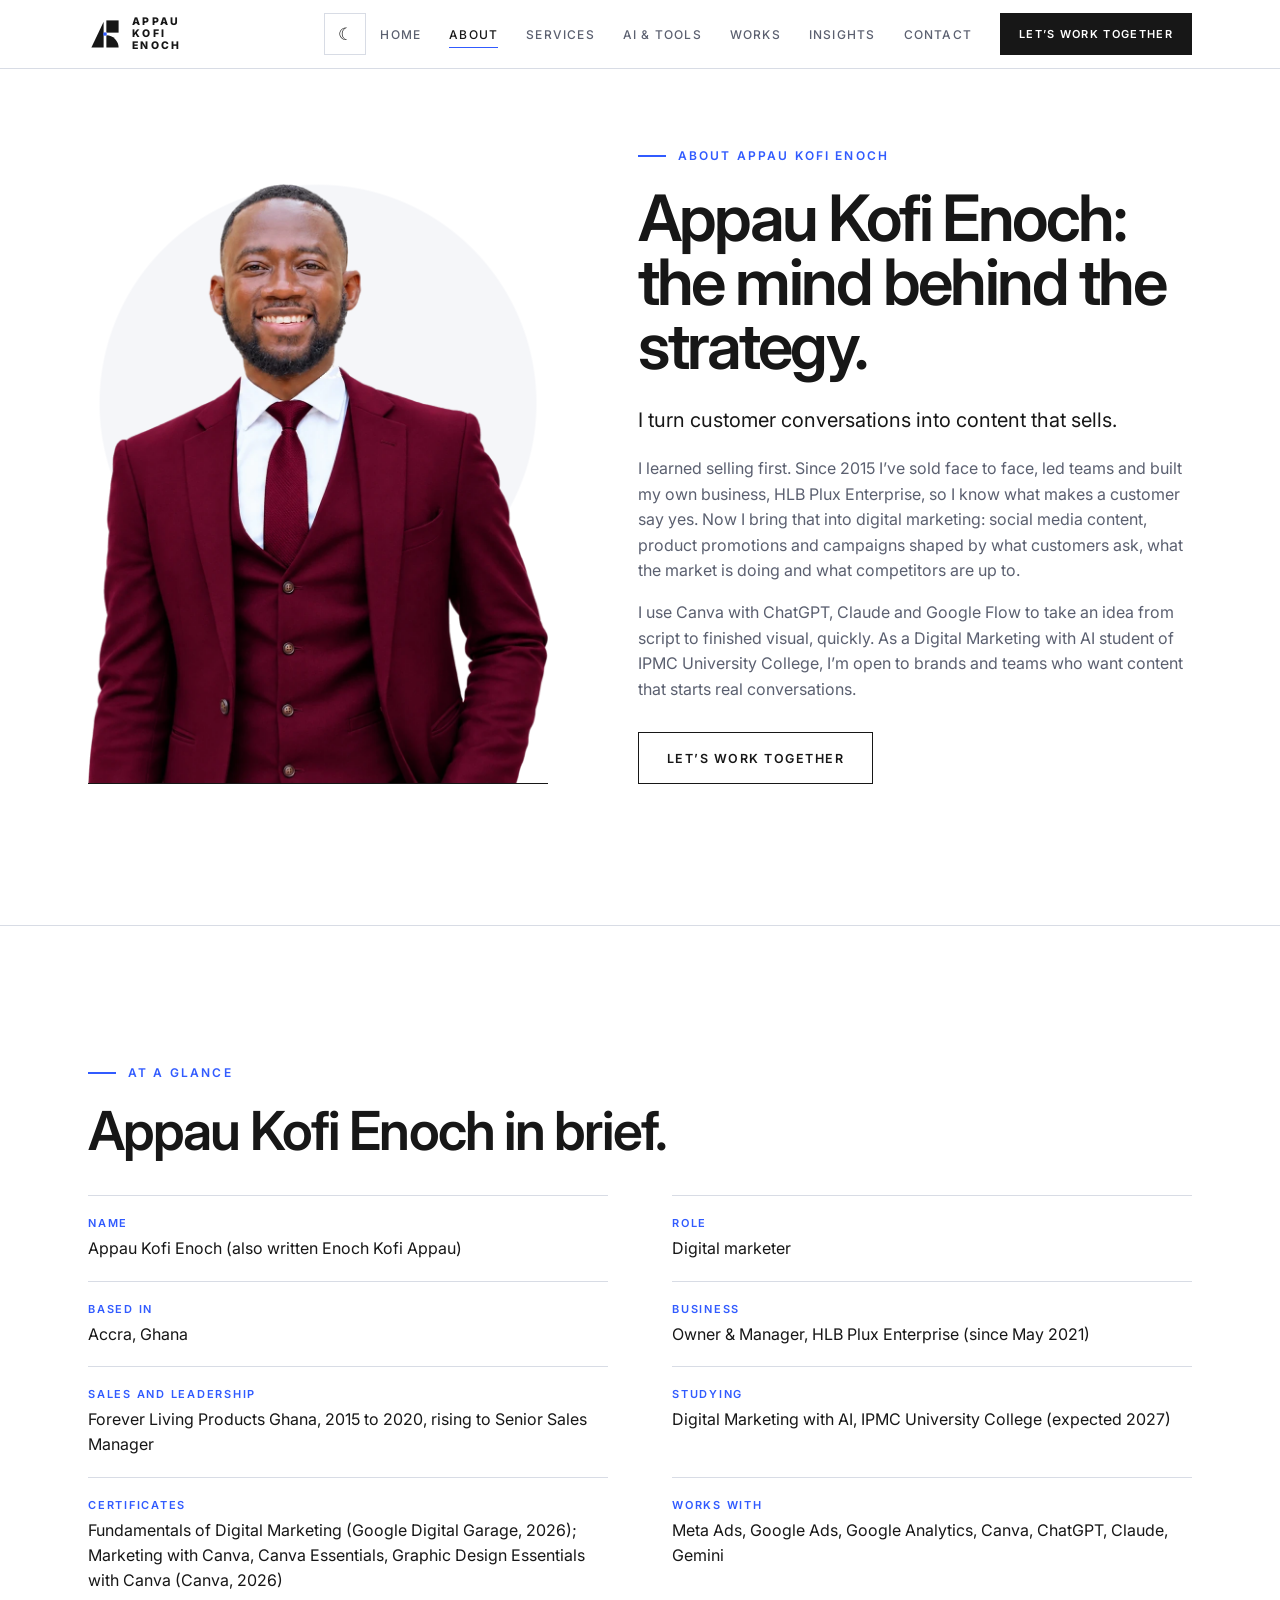
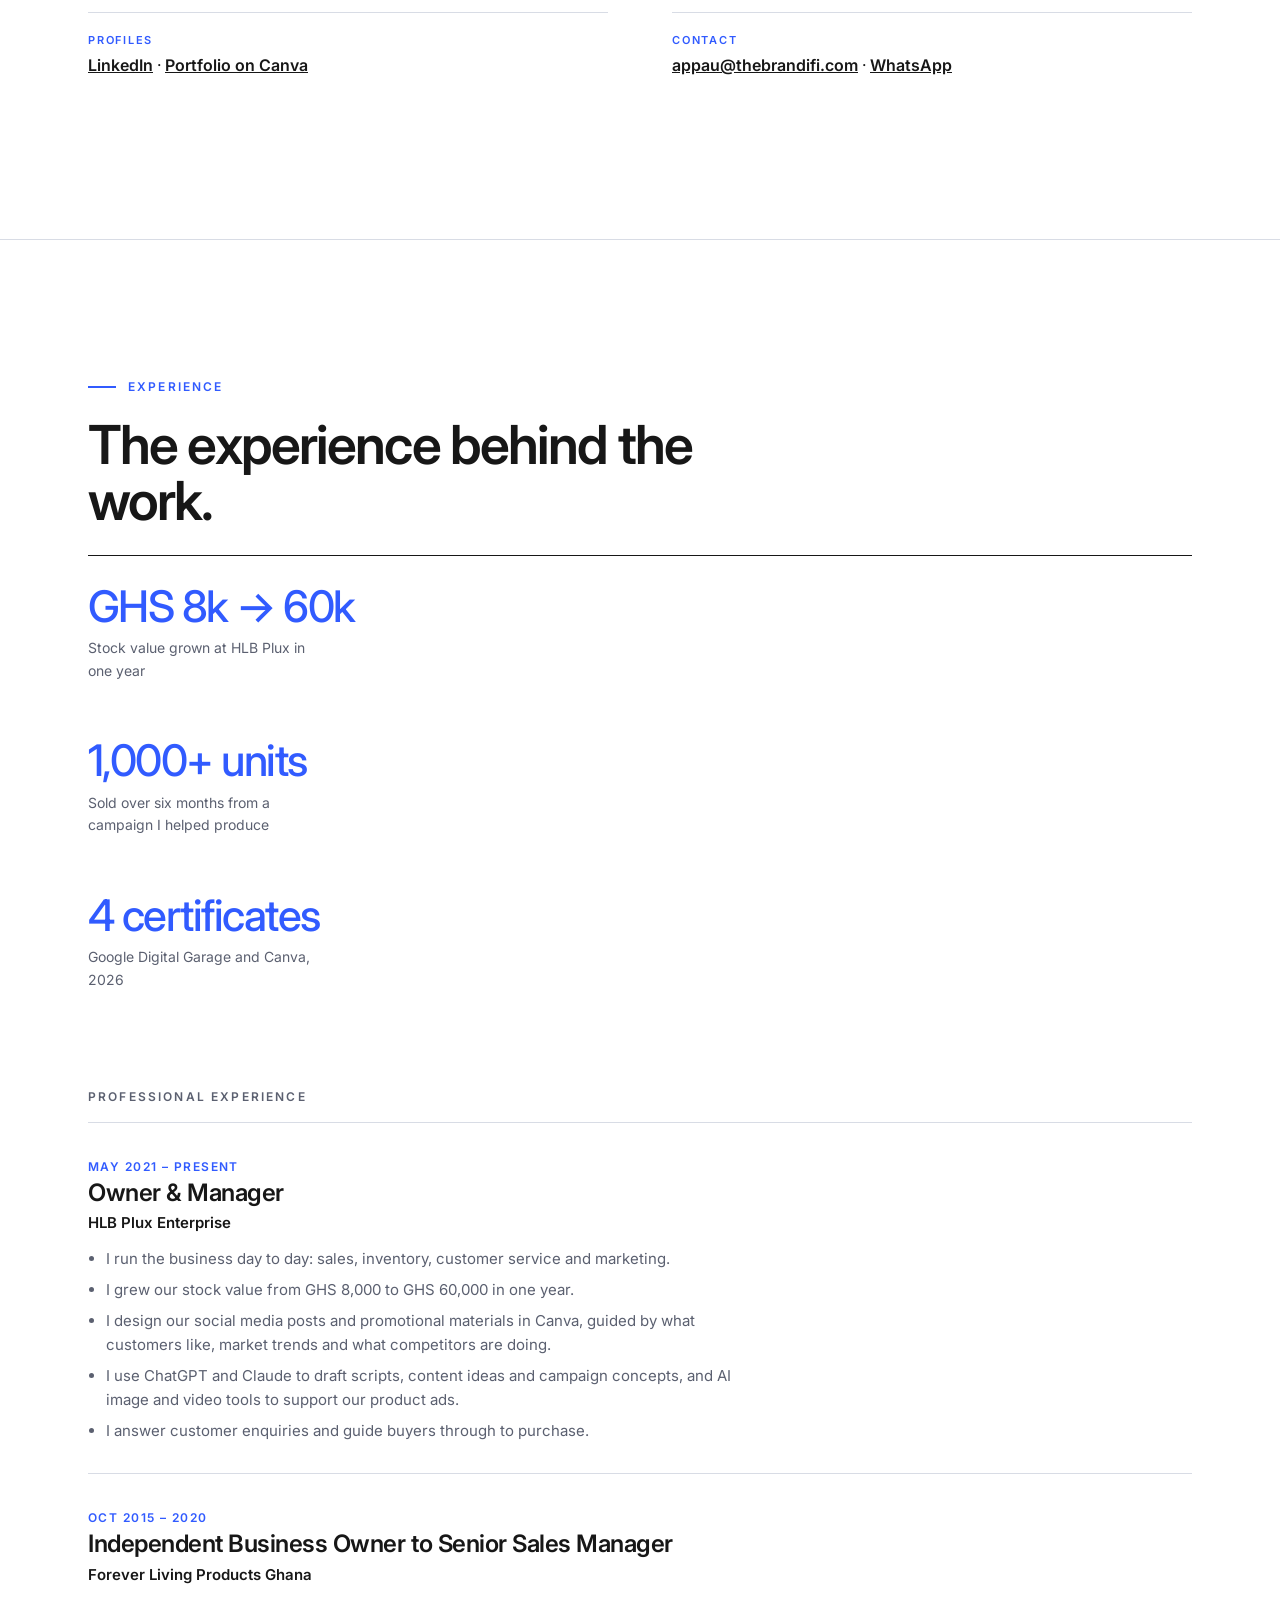
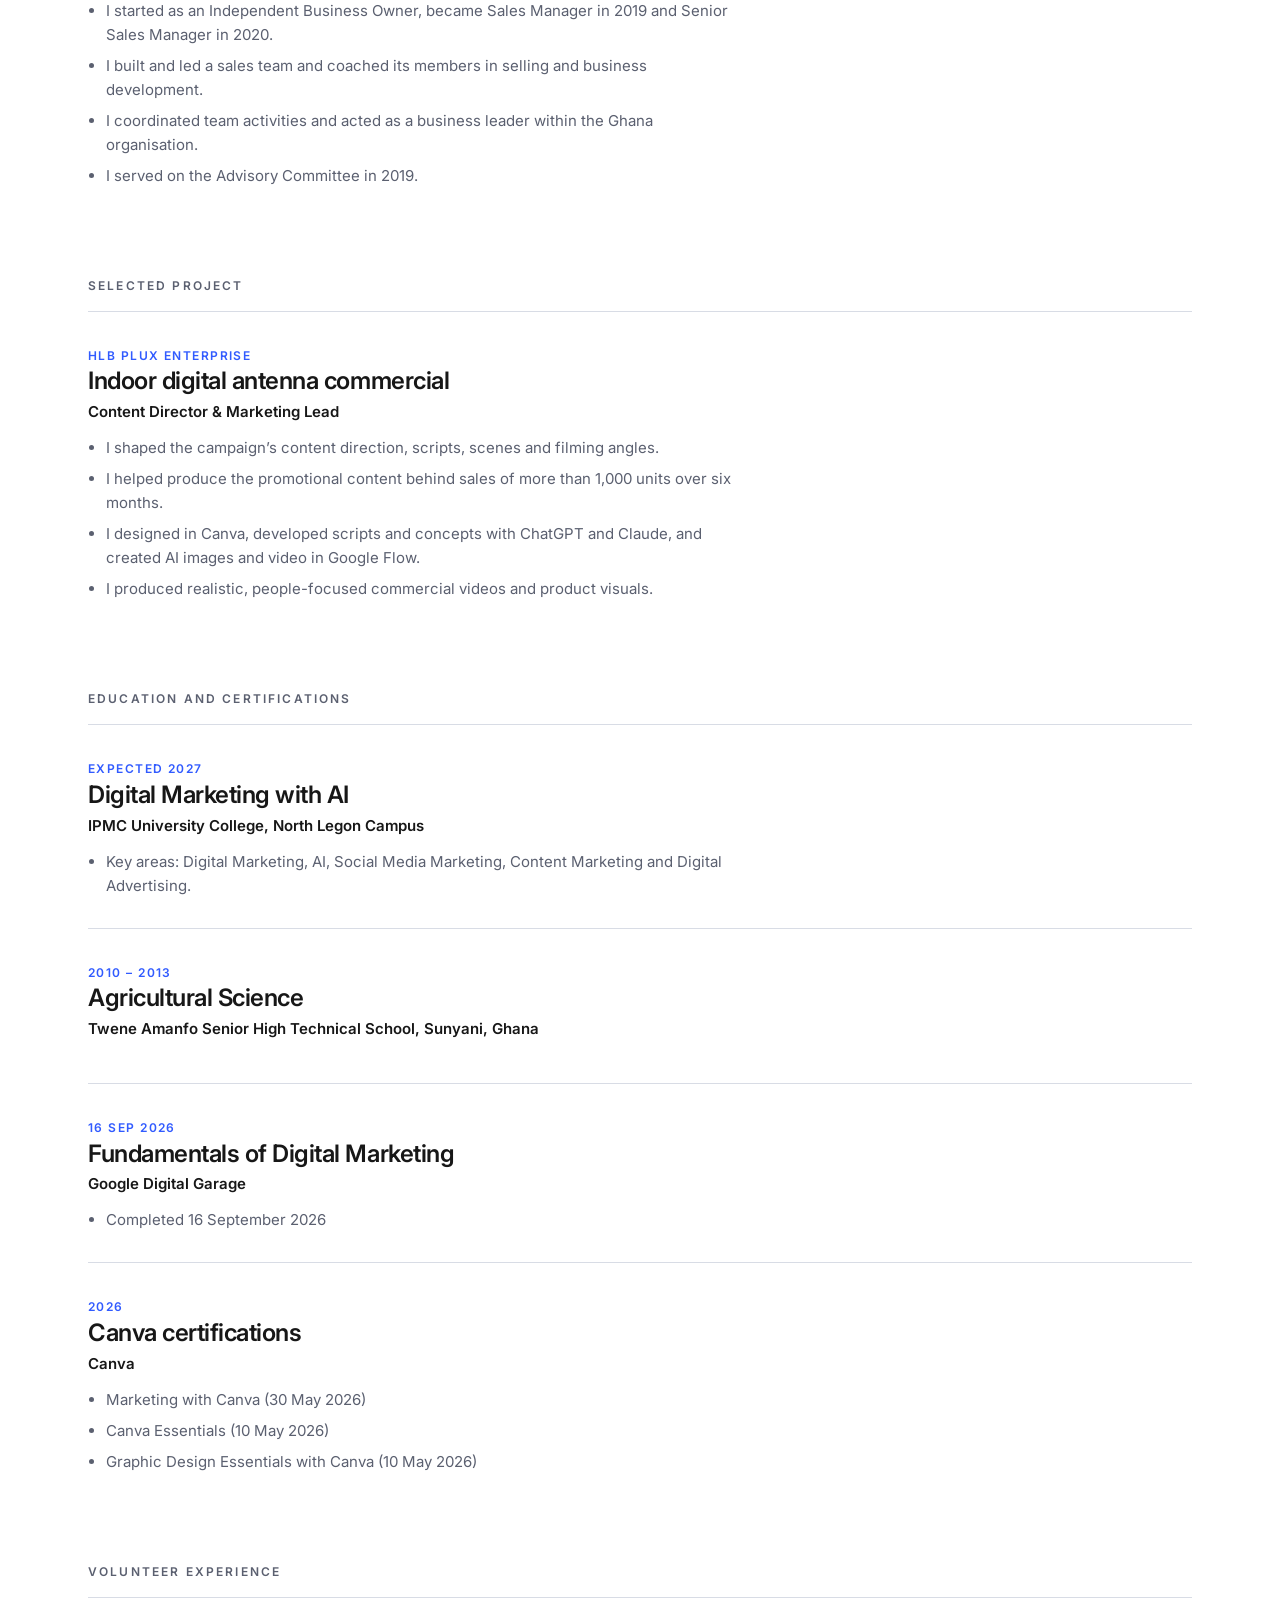
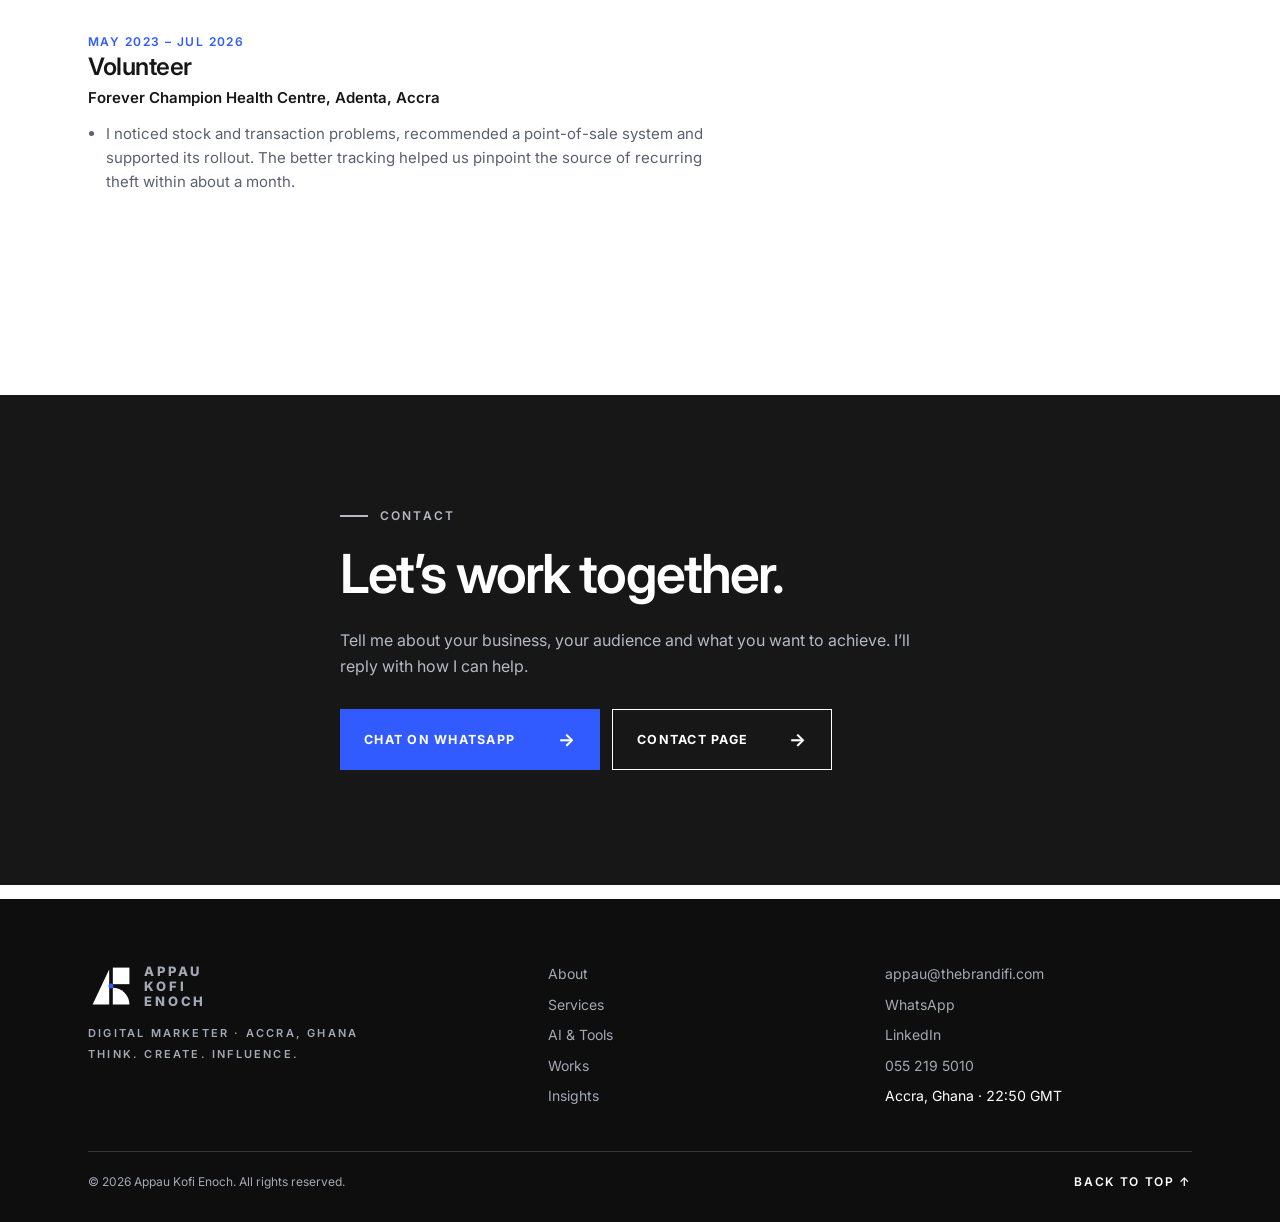
==== about/index.html @ 1792b8a4 "Add files via upload" ====
<!DOCTYPE html><html lang="en"><head><meta charset="utf-8"><meta name="viewport" content="width=device-width, initial-scale=1, viewport-fit=cover">
<title>About Appau Kofi Enoch | Digital Marketer in Accra, Ghana</title>
<meta name="description" content="About Appau Kofi Enoch, a digital marketer in Accra, Ghana: experience at HLB Plux Enterprise and Forever Living, IPMC studies, Google and Canva certificates.">
<meta name="robots" content="index,follow,max-image-preview:large,max-snippet:-1,max-video-preview:-1">
<meta name="author" content="Appau Kofi Enoch"><meta name="theme-color" content="#315BFF">
<meta property="og:type" content="website"><meta property="og:site_name" content="Appau Kofi Enoch | The Intelligence Mark"><meta property="og:locale" content="en_GH">
<meta property="og:title" content="About Appau Kofi Enoch | Digital Marketer in Accra, Ghana"><meta property="og:description" content="About Appau Kofi Enoch, a digital marketer in Accra, Ghana: experience at HLB Plux Enterprise and Forever Living, IPMC studies, Google and Canva certificates.">
<meta name="twitter:card" content="summary_large_image"><meta name="twitter:title" content="About Appau Kofi Enoch | Digital Marketer in Accra, Ghana"><meta name="twitter:description" content="About Appau Kofi Enoch, a digital marketer in Accra, Ghana: experience at HLB Plux Enterprise and Forever Living, IPMC studies, Google and Canva certificates.">

<link rel="canonical" href="https://appau.thebrandifi.com/about/">
<link rel="alternate" hreflang="en-gh" href="https://appau.thebrandifi.com/about/"><link rel="alternate" hreflang="x-default" href="https://appau.thebrandifi.com/about/">
<meta property="og:url" content="https://appau.thebrandifi.com/about/">
<meta property="og:image" content="https://appau.thebrandifi.com/og-image.png"><meta property="og:image:width" content="1200"><meta property="og:image:height" content="630"><meta property="og:image:alt" content="Appau Kofi Enoch, Digital Marketer in Ghana">
<meta name="twitter:image" content="https://appau.thebrandifi.com/og-image.png">
<script type="application/ld+json">{"@context": "https://schema.org", "@type": "BreadcrumbList", "itemListElement": [{"@type": "ListItem", "position": 1, "name": "Home", "item": "https://appau.thebrandifi.com/"}, {"@type": "ListItem", "position": 2, "name": "About", "item": "https://appau.thebrandifi.com/about/"}]}</script>

<link rel="icon" type="image/svg+xml" href="../favicon/favicon.svg">
<link rel="icon" type="image/png" sizes="32x32" href="../favicon/favicon-32.png">
<link rel="apple-touch-icon" sizes="180x180" href="../favicon/apple-touch-icon.png">
<link rel="manifest" href="../site.webmanifest">
<noscript><style>.rv{opacity:1!important;transform:none!important}</style></noscript>
<link rel="preconnect" href="https://fonts.googleapis.com"><link rel="preconnect" href="https://fonts.gstatic.com" crossorigin>
<link rel="preload" as="style" href="https://fonts.googleapis.com/css2?family=Inter:wght@400;500;600;900&family=Space+Grotesk:wght@500;700&display=swap"><link rel="stylesheet" href="https://fonts.googleapis.com/css2?family=Inter:wght@400;500;600;900&family=Space+Grotesk:wght@500;700&display=swap" media="print" onload="this.media='all'"><noscript><link rel="stylesheet" href="https://fonts.googleapis.com/css2?family=Inter:wght@400;500;600;900&family=Space+Grotesk:wght@500;700&display=swap"></noscript>
<script type="application/ld+json">{"@context": "https://schema.org", "@graph": [{"@type": "AboutPage", "@id": "https://appau.thebrandifi.com/#webpage", "name": "About Appau Kofi Enoch | Digital Marketer in Accra, Ghana", "description": "About Appau Kofi Enoch, a digital marketer in Accra, Ghana: experience at HLB Plux Enterprise and Forever Living, IPMC studies, Google and Canva certificates.", "inLanguage": "en-GH", "isPartOf": {"@type": "WebSite", "@id": "https://appau.thebrandifi.com/#website", "name": "Appau Kofi Enoch"}, "dateModified": "2026-11-24", "about": {"@id": "https://appau.thebrandifi.com/#person"}, "mainEntity": {"@id": "https://appau.thebrandifi.com/#person"}, "url": "https://appau.thebrandifi.com/about/"}, {"@type": "Person", "@id": "https://appau.thebrandifi.com/#person", "name": "Appau Kofi Enoch", "alternateName": ["Enoch Kofi Appau"], "jobTitle": "Digital Marketer", "description": "Digital marketer based in Accra, Ghana, working across Meta Ads, Google Ads, social media management, content creation, marketing analytics and AI-powered video production.", "telephone": "+233552195010", "email": "appau@thebrandifi.com", "address": {"@type": "PostalAddress", "addressLocality": "Accra", "addressCountry": "GH"}, "worksFor": {"@type": "Organization", "name": "HLB Plux Enterprise", "founder": {"@id": "https://appau.thebrandifi.com/#person"}}, "alumniOf": {"@type": "CollegeOrUniversity", "name": "IPMC University College"}, "sameAs": ["https://www.linkedin.com/in/appauenoch2", "https://wealthyenoch.my.canva.site/"], "knowsAbout": ["Digital marketing", "Social media marketing", "Meta Ads", "Google Ads", "Google Analytics", "Content creation", "Email marketing", "AI video production", "Motion graphics"], "hasOccupation": {"@type": "Occupation", "name": "Digital Marketer", "occupationLocation": {"@type": "City", "name": "Accra"}}, "hasCredential": [{"@type": "EducationalOccupationalCredential", "name": "Fundamentals of Digital Marketing", "credentialCategory": "certificate", "recognizedBy": {"@type": "Organization", "name": "Google Digital Garage"}, "dateCreated": "2026-09-16"}, {"@type": "EducationalOccupationalCredential", "name": "Marketing with Canva", "credentialCategory": "certificate", "recognizedBy": {"@type": "Organization", "name": "Canva"}, "dateCreated": "2026-05-30"}, {"@type": "EducationalOccupationalCredential", "name": "Canva Essentials", "credentialCategory": "certificate", "recognizedBy": {"@type": "Organization", "name": "Canva"}, "dateCreated": "2026-05-10"}, {"@type": "EducationalOccupationalCredential", "name": "Graphic Design Essentials with Canva", "credentialCategory": "certificate", "recognizedBy": {"@type": "Organization", "name": "Canva"}, "dateCreated": "2026-05-10"}], "mainEntityOfPage": {"@id": "https://appau.thebrandifi.com/#webpage"}, "url": "https://appau.thebrandifi.com/", "image": "https://appau.thebrandifi.com/assets/appau_kofi_enoch.webp"}]}</script>
<link rel="stylesheet" href="../assets/css/main.css?v=2026112305"><script>try{document.documentElement.setAttribute('data-theme',localStorage.getItem('ake-theme2')||'light')}catch(e){document.documentElement.setAttribute('data-theme','light')}</script>
</head><body data-base="../">
<svg width="0" height="0" style="position:absolute"><defs>
<symbol id="sym" viewBox="0 0 100 100"><path d="M10 90 L46 14 L46 90Z"/><rect x="54" y="10" width="36" height="36"/><path d="M54 90 L54 54 A36 36 0 0 1 90 90Z"/></symbol></defs></svg>
<header><div class="w nv"><a href="../" class="logo" aria-label="Appau Kofi Enoch, home"><svg viewBox="0 0 100 100" aria-hidden="true"><g fill="currentColor"><path d="M10 90 L46 14 L46 90Z"/><rect x="54" y="10" width="36" height="36"/><path d="M54 90 L54 54 A36 36 0 0 1 90 90Z"/></g><circle cx="50" cy="50" r="5.5" fill="#315BFF"/></svg><span>APPAU<br>KOFI<br>ENOCH</span></a>
<button class="tg" id="tg" type="button" aria-label="Switch to bright theme" aria-pressed="false">☀</button><nav aria-label="Primary"><button id="mb" aria-expanded="false" aria-controls="nl" aria-label="Menu">☰</button><ul id="nl"><li><a href="../" data-p="home">Home</a></li><li><a href="../about/" data-p="about" class="on" aria-current="page">About</a></li><li><a href="../services/" data-p="services">Services</a></li><li><a href="../ai-tools/" data-p="ai-tools">AI &amp; Tools</a></li><li><a href="../works/" data-p="works">Works</a></li><li><a href="../insights/" data-p="insights">Insights</a></li><li><a href="../contact/" data-p="contact">Contact</a></li><li><a class="btn" href="../contact/">Let’s work together</a></li></ul></nav></div><div id="pg" aria-hidden="true"></div></header>
<main id="main"><section class="first" id="about"><div class="w ab"><div class="pf rv"><img src="../assets/appau_kofi_enoch.webp" alt="Appau Kofi Enoch, digital Marketer in Accra, Ghana" fetchpriority="high" width="671" height="900"></div>
<div class="rv"><p class="kick">About Appau Kofi Enoch</p><h1 class="h1s">Appau Kofi Enoch: the mind behind the strategy.</h1>
<p class="lead">I turn customer conversations into content that sells.</p>
<p>I learned selling first. Since 2015 I’ve sold face to face, led teams and built my own business, HLB Plux Enterprise, so I know what makes a customer say yes. Now I bring that into digital marketing: social media content, product promotions and campaigns shaped by what customers ask, what the market is doing and what competitors are up to.</p>
<p>I use Canva with ChatGPT, Claude and Google Flow to take an idea from script to finished visual, quickly. As a Digital Marketing with AI student of IPMC University College, I’m open to brands and teams who want content that starts real conversations.</p>
<a class="btn o" href="../contact/" style="margin-top:14px">Let’s work together</a></div></div></section><section id="glance"><div class="w"><p class="kick">At a glance</p><h2>Appau Kofi Enoch in brief.</h2><dl class="gl"><div class="rv"><dt>Name</dt><dd>Appau Kofi Enoch (also written Enoch Kofi Appau)</dd></div><div class="rv"><dt>Role</dt><dd>Digital marketer</dd></div><div class="rv"><dt>Based in</dt><dd>Accra, Ghana</dd></div><div class="rv"><dt>Business</dt><dd>Owner &amp; Manager, HLB Plux Enterprise (since May 2021)</dd></div><div class="rv"><dt>Sales and leadership</dt><dd>Forever Living Products Ghana, 2015 to 2020, rising to Senior Sales Manager</dd></div><div class="rv"><dt>Studying</dt><dd>Digital Marketing with AI, IPMC University College (expected 2027)</dd></div><div class="rv"><dt>Certificates</dt><dd>Fundamentals of Digital Marketing (Google Digital Garage, 2026); Marketing with Canva, Canva Essentials, Graphic Design Essentials with Canva (Canva, 2026)</dd></div><div class="rv"><dt>Works with</dt><dd>Meta Ads, Google Ads, Google Analytics, Canva, ChatGPT, Claude, Gemini</dd></div><div class="rv"><dt>Profiles</dt><dd><a href="https://www.linkedin.com/in/appauenoch2" rel="me noopener" target="_blank">LinkedIn</a> · <a href="https://wealthyenoch.my.canva.site/" rel="me noopener" target="_blank">Portfolio on Canva</a></dd></div><div class="rv"><dt>Contact</dt><dd><a href="mailto:appau@thebrandifi.com">appau@thebrandifi.com</a> · <a href="https://wa.me/233552195010" target="_blank" rel="noopener">WhatsApp</a></dd></div></dl></div></section><section id="experience"><div class="w"><p class="kick">Experience</p><h2>The experience behind the work.</h2>
<div class="hl rv"><div><b>GHS 8k → 60k</b><span>Stock value grown at HLB Plux in one year</span></div><div><b>1,000+ units</b><span>Sold over six months from a campaign I helped produce</span></div><div><b>4 certificates</b><span>Google Digital Garage and Canva, 2026</span></div></div>
<h3 class="sb">Professional experience</h3><article class="xp rv"><div class="xd"><b>May 2021 – Present</b></div><div><h4>Owner &amp; Manager</h4><p class="org">HLB Plux Enterprise</p><ul><li>I run the business day to day: sales, inventory, customer service and marketing.</li><li>I grew our stock value from GHS 8,000 to GHS 60,000 in one year.</li><li>I design our social media posts and promotional materials in Canva, guided by what customers like, market trends and what competitors are doing.</li><li>I use ChatGPT and Claude to draft scripts, content ideas and campaign concepts, and AI image and video tools to support our product ads.</li><li>I answer customer enquiries and guide buyers through to purchase.</li></ul></div></article><article class="xp rv"><div class="xd"><b>Oct 2015 – 2020</b></div><div><h4>Independent Business Owner to Senior Sales Manager</h4><p class="org">Forever Living Products Ghana</p><ul><li>I started as an Independent Business Owner, became Sales Manager in 2019 and Senior Sales Manager in 2020.</li><li>I built and led a sales team and coached its members in selling and business development.</li><li>I coordinated team activities and acted as a business leader within the Ghana organisation.</li><li>I served on the Advisory Committee in 2019.</li></ul></div></article>
<h3 class="sb" style="margin-top:60px">Selected project</h3><article class="xp rv"><div class="xd"><b>HLB Plux Enterprise</b></div><div><h4>Indoor digital antenna commercial</h4><p class="org">Content Director &amp; Marketing Lead</p><ul><li>I shaped the campaign’s content direction, scripts, scenes and filming angles.</li><li>I helped produce the promotional content behind sales of more than 1,000 units over six months.</li><li>I designed in Canva, developed scripts and concepts with ChatGPT and Claude, and created AI images and video in Google Flow.</li><li>I produced realistic, people-focused commercial videos and product visuals.</li></ul></div></article>
<h3 class="sb" style="margin-top:60px">Education and certifications</h3><article class="xp rv"><div class="xd"><b>Expected 2027</b></div><div><h4>Digital Marketing with AI</h4><p class="org">IPMC University College, North Legon Campus</p><ul><li>Key areas: Digital Marketing, AI, Social Media Marketing, Content Marketing and Digital Advertising.</li></ul></div></article><article class="xp rv"><div class="xd"><b>2010 – 2013</b></div><div><h4>Agricultural Science</h4><p class="org">Twene Amanfo Senior High Technical School, Sunyani, Ghana</p></div></article><article class="xp rv"><div class="xd"><b>16 Sep 2026</b></div><div><h4>Fundamentals of Digital Marketing</h4><p class="org">Google Digital Garage</p><ul><li>Completed 16 September 2026</li></ul></div></article><article class="xp rv"><div class="xd"><b>2026</b></div><div><h4>Canva certifications</h4><p class="org">Canva</p><ul><li>Marketing with Canva (30 May 2026)</li><li>Canva Essentials (10 May 2026)</li><li>Graphic Design Essentials with Canva (10 May 2026)</li></ul></div></article>
<h3 class="sb" style="margin-top:60px">Volunteer experience</h3><article class="xp rv"><div class="xd"><b>May 2023 – Jul 2026</b></div><div><h4>Volunteer</h4><p class="org">Forever Champion Health Centre, Adenta, Accra</p><ul><li>I noticed stock and transaction problems, recommended a point-of-sale system and supported its rollout. The better tracking helped us pinpoint the source of recurring theft within about a month.</li></ul></div></article></div></section><section class="dk cta" id="cta"><div class="w"><p class="kick">Contact</p><h2>Let’s work together.</h2><p>Tell me about your business, your audience and what you want to achieve. I’ll reply with how I can help.</p><div class="cta"><a class="wa" href="https://wa.me/233552195010" target="_blank" rel="noopener">Chat on WhatsApp <b>→</b></a><a class="em2" href="../contact/">Contact page <b>→</b></a></div></div></section></main>
<a href="./" id="top" class="top totop" aria-label="Back to top">↑</a>
<footer class="dk"><div class="w"><div class="fg"><div><a href="../" class="logo" style="font-size:13px"><svg viewBox="0 0 100 100" style="width:46px;height:46px" aria-hidden="true"><g fill="#fff"><path d="M10 90 L46 14 L46 90Z"/><rect x="54" y="10" width="36" height="36"/><path d="M54 90 L54 54 A36 36 0 0 1 90 90Z"/></g><circle cx="50" cy="50" r="5.5" fill="#315BFF"/></svg><span>APPAU<br>KOFI<br>ENOCH</span></a><small>DIGITAL MARKETER · ACCRA, GHANA<br>THINK. CREATE. INFLUENCE.</small></div>
<ul><li><a href="../about/">About</a></li><li><a href="../services/">Services</a></li><li><a href="../ai-tools/">AI &amp; Tools</a></li><li><a href="../works/">Works</a></li><li><a href="../insights/">Insights</a></li></ul>
<ul><li><a href="mailto:appau@thebrandifi.com">appau@thebrandifi.com</a></li><li><a href="https://wa.me/233552195010">WhatsApp</a></li><li><a href="https://www.linkedin.com/in/appauenoch2" target="_blank" rel="me noopener">LinkedIn</a></li><li><a href="tel:+233552195010">055 219 5010</a></li><li>Accra, Ghana · <span class="clk">GMT</span></li></ul></div>
<div class="bt"><span>© <span id="yr"></span> Appau Kofi Enoch. All rights reserved.</span><a href="./" class="totop">BACK TO TOP ↑</a></div></div></footer>
<script src="../assets/js/main.js?v=2026112305" defer></script></body></html>
---- assets/css/main.css ----
:root{--bg:#fff;--bg2:#F5F6F9;--ink:#171717;--mut:#5b6070;--ln:#D8DCE5;--blue:#315BFF;--sand:#D8C7AA;--paper:var(--bg);box-sizing:border-box;padding-top:env(safe-area-inset-top,0px);padding-bottom:env(safe-area-inset-bottom,0px)}
:root[data-theme=dark]{--bg:#121212;--bg2:#1a1a1a;--ink:#F4F5F8;--mut:#a3a8b5;--ln:#2e3036}
*{box-sizing:border-box}html{scroll-behavior:smooth;scroll-padding-top:76px;height:auto}
body{margin:0;background:var(--bg);color:var(--ink);font:400 16px/1.6 Inter,"Helvetica Neue",Arial,sans-serif;overflow-x:hidden;transition:background .35s,color .35s}
body::before{content:"";position:fixed;inset:0 0 auto;height:env(safe-area-inset-top,0px);background:var(--bg);z-index:60}
a{color:inherit}:focus-visible{outline:3px solid var(--blue);outline-offset:3px}
.w{max-width:1200px;margin:0 auto;padding:0 clamp(20px,4vw,48px)}
section{padding:clamp(80px,11vw,150px) 0;border-top:1px solid var(--ln)}
.dk{--bg:#171717;--bg2:#1f1f1f;--ink:#fff;--mut:#a3a8b5;--ln:#33363d;background:var(--bg);color:var(--ink)}
.bl{--ink:#fff;--mut:#dbe3ff;--ln:#ffffff55;background:var(--blue);color:#fff;border:0}
h2{font:600 clamp(30px,4.2vw,58px)/1.04 Inter;letter-spacing:-.035em;margin:0 0 26px;max-width:18ch}
p{color:var(--mut);max-width:60ch}.lead{font-size:clamp(17px,1.8vw,20px);color:var(--ink)}
.kick{font:600 12px/1 Inter;letter-spacing:.18em;text-transform:uppercase;color:var(--blue);margin:0 0 24px;display:flex;gap:12px;align-items:center}.kick::before{content:"";width:28px;height:1.5px;background:currentColor}
.bl .kick{color:var(--sand)}
.btn{display:inline-flex;align-items:center;gap:10px;height:52px;padding:0 28px;font:600 12.5px Inter;letter-spacing:.12em;text-transform:uppercase;text-decoration:none;border:1.5px solid var(--ink);background:var(--ink);color:var(--bg);cursor:pointer;transition:.25s}
.btn:hover{background:var(--blue);border-color:var(--blue);color:#fff}.btn.o{background:none;color:var(--ink)}.btn.o:hover{background:var(--ink);border-color:var(--ink);color:var(--bg)}.btn.bl{background:var(--blue);border-color:var(--blue);color:#fff}.btn.bl:hover{background:var(--ink);border-color:var(--ink);color:var(--bg)}
header{position:fixed;inset:env(safe-area-inset-top,0px) 0 auto;z-index:50;background:color-mix(in srgb,var(--bg) 88%,transparent);backdrop-filter:blur(14px);border-bottom:1px solid var(--ln)}
.nv{display:flex;align-items:center;height:68px}.logo{display:flex;align-items:center;gap:10px;text-decoration:none;font:800 10.5px/1.15 Inter;letter-spacing:.22em;margin-right:auto}.logo svg{width:34px;height:34px}
nav ul{display:flex;gap:28px;list-style:none;margin:0;padding:0;align-items:center}nav a{font:500 12px Inter;letter-spacing:.1em;text-decoration:none;text-transform:uppercase;color:var(--mut);position:relative;padding:6px 0;transition:.2s}nav a:hover,nav a.on{color:var(--ink)}
nav a:not(.btn)::after{content:"";position:absolute;left:0;bottom:0;height:1.5px;width:100%;background:var(--blue);transform:scaleX(0);transform-origin:left;transition:.3s}nav a.on::after{transform:scaleX(1)}
nav .btn{height:42px;padding:0 18px;font-size:11px;color:var(--bg)}nav .btn:hover{color:#fff}
.tg,#mb{width:42px;height:42px;border:1.5px solid var(--ln);background:none;color:var(--ink);cursor:pointer;font-size:17px;line-height:1;transition:.25s}.tg{margin-right:14px}.tg:hover{border-color:var(--blue);color:var(--blue)}#mb{display:none}
@media(max-width:1080px){#mb{display:block}nav ul{position:fixed;inset:calc(69px + env(safe-area-inset-top,0px)) 0 0;background:var(--bg);flex-direction:column;align-items:flex-start;padding:28px 24px;gap:0;opacity:0;visibility:hidden;transform:translateY(-8px);transition:.3s}nav ul.open{opacity:1;visibility:visible;transform:none}nav li{width:100%;border-bottom:1px solid var(--ln)}nav a{font:600 clamp(24px,7vw,36px) Inter;letter-spacing:-.02em;text-transform:none;display:block;padding:14px 0;color:var(--ink)}nav .btn{margin-top:22px;height:52px;font:600 12.5px Inter;letter-spacing:.12em;text-transform:uppercase;display:inline-flex;padding:0 26px}}
/* hero */
#home{border:0;padding:calc(150px + env(safe-area-inset-top,0px)) 0 0;position:relative;overflow:hidden}
.bgm,.sc{display:none}
.hg{display:grid;grid-template-columns:1.15fr .85fr;gap:clamp(30px,6vw,90px);align-items:center;padding-bottom:clamp(50px,7vw,90px)}
h1{font:600 clamp(40px,6.2vw,92px)/.98 Inter;letter-spacing:-.045em;margin:0 0 30px}h1 em{display:block;font-style:normal;color:var(--blue)}
.ol{background:linear-gradient(transparent 64%,var(--sand) 64% 90%,transparent 90%)}
#home .lead{max-width:52ch}.ct{display:flex;gap:12px;flex-wrap:wrap;margin:34px 0 0}.tag{font:600 12px "Space Grotesk";letter-spacing:.3em;margin-top:38px;color:var(--ink);display:flex;align-items:center;gap:14px}.tag::before{content:"";width:40px;height:1.5px;background:var(--blue)}
.lg{margin:0;width:100%;max-width:460px;justify-self:end;position:relative}
.lg svg{width:100%;aspect-ratio:1;display:block;background:var(--bg2);border:1px solid var(--ln);padding:15%;overflow:visible}.lg svg g{fill:var(--ink)}
.lg::before{content:"";position:absolute;right:-14px;top:-14px;width:38%;aspect-ratio:1;border-top:2px solid var(--blue);border-right:2px solid var(--blue)}
.lg svg *{animation:in 1s both}.lg .s2{animation-delay:.2s}.lg .s3{animation-delay:.4s}.lg .dt{transform-box:fill-box;transform-origin:center;animation:pl 2.6s 1.2s infinite}
.lg figcaption{display:flex;justify-content:space-between;margin-top:16px;font:600 10.5px Inter;letter-spacing:.16em;text-transform:uppercase;color:var(--mut)}.lg figcaption b{color:var(--ink)}
@keyframes in{from{opacity:0;transform:translateY(24px)}}@keyframes pl{50%{transform:scale(1.55)}}
.stt{display:grid;grid-template-columns:repeat(3,1fr);border-top:1px solid var(--ln)}.stt>div{padding:28px 0;display:flex;gap:14px;align-items:baseline;flex-wrap:wrap}.stt b{font:500 clamp(32px,4vw,52px)/1 Inter;letter-spacing:-.04em;color:var(--blue)}.stt span{font:600 11px Inter;letter-spacing:.14em;text-transform:uppercase;color:var(--mut)}
.tk{background:var(--ink);color:var(--bg);overflow:hidden;white-space:nowrap;padding:18px 0}.tt{display:inline-flex;gap:34px;width:max-content;align-items:center;animation:mq2 34s linear infinite}.tt span{font:500 clamp(22px,3vw,38px)/1 Inter;letter-spacing:-.02em}.tt .o{color:transparent;-webkit-text-stroke:1px var(--bg)}.tt i{font-style:normal;color:var(--blue)}@keyframes mq2{to{transform:translateX(-50%)}}
@media(max-width:860px){.hg{grid-template-columns:1fr}.lg{max-width:300px;justify-self:start}.stt>div{flex-direction:column;gap:4px}}
/* about */
.ab{display:grid;grid-template-columns:.8fr 1.2fr;gap:clamp(30px,7vw,100px);align-items:center}.pf{aspect-ratio:4/5;position:relative;border-bottom:1.5px solid var(--ink);max-width:460px;width:100%;background:radial-gradient(circle at 50% 40%,var(--bg2) 0 49%,transparent 49.4%)}.pf img{position:absolute;inset:auto 0 0;width:100%;height:100%;object-fit:contain;object-position:bottom}
@media(max-width:860px){.ab{grid-template-columns:1fr}}
/* expertise */
#expertise{background:var(--bg2)}.ex{border-top:1.5px solid var(--ink)}.ex details{border-bottom:1px solid var(--ln)}
.ex summary{list-style:none;cursor:pointer;display:grid;grid-template-columns:72px 1fr 30px;align-items:center;gap:12px;padding:28px 0;font:500 clamp(20px,2.7vw,36px)/1.1 Inter;letter-spacing:-.025em;transition:.25s}.ex summary::-webkit-details-marker{display:none}
.ex summary b{font:500 13px "Space Grotesk";letter-spacing:.14em;color:var(--blue)}.ex summary::after{content:"+";font:300 30px Inter;transition:.3s}.ex details[open] summary::after{transform:rotate(45deg);color:var(--blue)}.ex summary:hover{padding-left:12px;color:var(--blue)}
.ex .bd{padding:0 0 34px 84px;display:grid;gap:18px;max-width:900px}.ex ul{display:flex;flex-wrap:wrap;gap:8px;padding:0;margin:0;list-style:none}.ex li{border:1px solid var(--ln);background:var(--bg);padding:7px 13px;font-size:13px}
.ex details.hot{background:var(--bg);border-left:3px solid var(--blue);margin-left:-3px}.ex details.hot summary b::after{content:" · Signature"}.ex details.hot summary{padding-left:20px}.ex details.hot .bd{padding-left:104px}
@media(max-width:700px){.ex summary{grid-template-columns:38px 1fr 24px}.ex .bd,.ex details.hot .bd{padding-left:0}}
/* services */
.sv{display:grid;grid-template-columns:1fr 1fr;column-gap:clamp(30px,6vw,90px)}.sv article{border-top:1px solid var(--ln);padding:28px 0 32px;display:grid;grid-template-columns:50px 1fr;gap:4px 14px;transition:.3s}.sv article:hover{border-top-color:var(--blue);transform:translateX(6px)}
.sv b{font:500 13px "Space Grotesk";color:var(--blue);padding-top:4px}.sv h3{margin:0;font:600 21px/1.2 Inter;letter-spacing:-.02em}.sv p{grid-column:2;margin:4px 0 0;font-size:15px}.sv small{grid-column:2;font:600 11px Inter;letter-spacing:.14em;text-transform:uppercase;color:var(--blue);margin-top:8px}
@media(max-width:800px){.sv{grid-template-columns:1fr}}
/* philosophy */
#philosophy{background:var(--bg2)}.ph{display:grid;grid-template-columns:repeat(3,1fr);gap:30px;margin-top:50px}.ph>div{border-top:1.5px solid var(--ln);padding-top:30px;opacity:.5;transition:.6s}.ph>div.on{opacity:1;border-top-color:var(--blue)}
.ph svg{width:clamp(90px,10vw,140px);aspect-ratio:1;display:block;margin-bottom:26px}.ph svg *{fill:var(--ink);transition:.6s}.ph .on svg *{fill:var(--blue)}
.ph h3{font:600 clamp(28px,3.4vw,46px)/1 Inter;letter-spacing:-.04em;margin:8px 0 14px}.ph b{font:500 12px "Space Grotesk";letter-spacing:.2em;color:var(--blue)}
@media(max-width:800px){.ph{grid-template-columns:1fr}}
/* tools */
.rw{margin:36px 0 0}.rw>p{font:600 11px Inter;letter-spacing:.18em;text-transform:uppercase;margin:0 0 14px;color:var(--mut)}.rw>p b{color:var(--blue);margin-right:10px}
.mq{overflow:hidden;mask-image:linear-gradient(90deg,transparent,#000 8%,#000 92%,transparent)}.tr{display:flex;gap:14px;width:max-content;animation:mq var(--s) linear infinite}.tr.r{animation-direction:reverse}.mq:hover .tr,.mq:focus-within .tr{animation-play-state:paused}@keyframes mq{to{transform:translateX(-50%)}}
.tl{all:unset;cursor:pointer;display:flex;align-items:center;gap:12px;padding:11px 20px 11px 11px;border:1px solid var(--ln);background:#ffffff08;transition:.3s;animation:fl 5s ease-in-out infinite;animation-delay:var(--d)}.tl:hover,.tl:focus-visible,.tl.on{transform:scale(1.06);border-color:var(--blue);background:#315BFF22}.tl img{width:44px;height:44px;display:block}.tl span{font:600 13px Inter;white-space:nowrap}@keyframes fl{50%{translate:0 -5px}}
#tip{margin-top:34px;min-height:84px;border-left:2px solid var(--blue);padding:4px 0 4px 18px}#tip b{font:600 20px Inter}#tip p{margin:4px 0 0}
/* work */
.fl{display:flex;gap:8px;flex-wrap:wrap;margin:0 0 36px}.fl button{background:none;border:1px solid var(--ln);color:var(--ink);padding:11px 18px;font:600 12px Inter;letter-spacing:.1em;text-transform:uppercase;cursor:pointer;transition:.2s}.fl button:hover{border-color:var(--ink)}.fl button[aria-pressed=true]{background:var(--ink);color:var(--bg);border-color:var(--ink)}
.wk{display:grid;grid-template-columns:repeat(6,1fr);gap:34px 26px}.wk article{grid-column:span 2}.wk article:nth-child(1),.wk article:nth-child(4){grid-column:span 3}.wk article.h{display:none}
.vf{aspect-ratio:16/10;background:#171717;overflow:hidden;position:relative}.vf video{width:100%;height:100%;object-fit:cover;display:block;transition:transform .7s}.wk article:hover video{transform:scale(1.05)}.vf button{position:absolute;right:10px;bottom:10px;background:#171717cc;color:#fff;border:0;width:40px;height:40px;cursor:pointer}
.wk h3{font:600 21px/1.2 Inter;letter-spacing:-.02em;margin:16px 0 4px}.wk small{font:600 11px Inter;letter-spacing:.12em;text-transform:uppercase;color:var(--blue)}.wk p{font-size:14px;margin:8px 0 0}
@media(max-width:900px){.wk{grid-template-columns:1fr 1fr}.wk article,.wk article:nth-child(n){grid-column:span 1}}@media(max-width:600px){.wk{grid-template-columns:1fr}}
.nt{border:1px dashed var(--mut);padding:18px 22px;font-size:14px;color:var(--mut);margin-top:28px}.nt b{color:var(--ink)}
/* statement */
#st{padding:clamp(100px,15vw,190px) 0;position:relative;overflow:hidden}#st .w{position:relative;z-index:1}#st h2{font-size:clamp(30px,5vw,70px);max-width:22ch;color:#fff}#st h2 em{font-style:normal;background:linear-gradient(transparent 70%,#171717 70%)}
.tri{font:600 clamp(13px,1.6vw,17px) "Space Grotesk";letter-spacing:.22em;display:grid;gap:6px;margin-top:40px;color:#fff}.tri span:nth-child(2){color:var(--sand)}
#st::after{content:"";position:absolute;right:-10%;top:50%;width:min(66vw,760px);aspect-ratio:1;transform:translateY(-50%);background:url("data:image/svg+xml,%3Csvg xmlns='http://www.w3.org/2000/svg' viewBox='0 0 100 100' fill='none' stroke='%23fff' stroke-opacity='.35' stroke-width='.3'%3E%3Cpath d='M10 90 L46 14 L46 90Z'/%3E%3Crect x='54' y='10' width='36' height='36'/%3E%3Cpath d='M54 90 L54 54 A36 36 0 0 1 90 90Z'/%3E%3C/svg%3E") center/contain no-repeat}
/* contact */
#contact{--bg:#EFE7D8;--ink:#171717;--mut:#4a4435;--ln:#17171733;background:var(--bg);color:var(--ink)}.cg{display:grid;grid-template-columns:.9fr 1.1fr;gap:clamp(30px,6vw,90px)}@media(max-width:860px){.cg{grid-template-columns:1fr}}
.cl{list-style:none;padding:0;margin:30px 0 0}.cl li{border-top:1px solid var(--ln);padding:16px 0;display:flex;justify-content:space-between;gap:12px}.cl span{color:var(--mut);font:600 11px Inter;letter-spacing:.14em;text-transform:uppercase}
form{display:grid;gap:18px;background:#fff;padding:clamp(24px,4vw,46px);--ink:#171717;--mut:#5b6070;--ln:#D8DCE5;--bg:#fff;color:#171717}label{font:600 11px Inter;letter-spacing:.16em;text-transform:uppercase;display:grid;gap:8px}
input,textarea{font:400 16px Inter;padding:13px 0;background:none;border:0;border-bottom:1.5px solid var(--ln);color:#171717;border-radius:0;width:100%;transition:.2s}input:focus,textarea:focus{outline:0;border-color:var(--blue)}
.er{color:#d9363e;font:500 12px Inter;letter-spacing:0;text-transform:none}[aria-invalid=true]{border-color:#d9363e}.hp{position:absolute;left:-9999px}#fs{font-size:14px;min-height:22px}.ok{color:#1c8a4e}
footer{padding:64px 0 30px;border-top:0}.fg{display:grid;grid-template-columns:1.4fr 1fr 1fr;gap:30px}.fg ul{list-style:none;padding:0;margin:0;display:grid;gap:8px;font-size:14px}.fg a{text-decoration:none;color:var(--mut)}.fg a:hover{color:#fff}.fg small{display:block;margin-top:14px;font:600 11px Inter;letter-spacing:.2em;color:var(--mut);line-height:1.9}
.bt{display:flex;justify-content:space-between;border-top:1px solid var(--ln);margin-top:44px;padding-top:20px;font-size:12px;color:var(--mut)}.bt a{text-decoration:none;color:#fff;letter-spacing:.14em;font-weight:600}.bt a:hover{color:var(--blue)}@media(max-width:760px){.fg{grid-template-columns:1fr}}
.rv{opacity:0;transform:translateY(30px);transition:1s cubic-bezier(.2,.8,.2,1)}.rv.in{opacity:1;transform:none}
@media(prefers-reduced-motion:reduce){*,*::before,*::after{animation:none!important;transition:none!important;scroll-behavior:auto!important}.rv{opacity:1;transform:none}.tr{width:auto;flex-wrap:wrap}.mq{mask-image:none}}
#services{background:var(--bg2)}.sb{font:600 12px Inter;letter-spacing:.18em;text-transform:uppercase;color:var(--mut);margin:0 0 18px}#services .sv article{background:none}.wk{grid-template-columns:repeat(3,1fr);gap:44px 28px}.wk article,.wk article:nth-child(n){grid-column:span 1}.vf{aspect-ratio:9/16;cursor:pointer}.vf video{object-fit:cover}
.vf .hint{position:absolute;left:12px;bottom:12px;right:12px;background:#171717d9;color:#fff;font:600 11px Inter;letter-spacing:.1em;text-transform:uppercase;padding:11px 14px;pointer-events:none;display:flex;gap:8px;align-items:center;transition:.3s}.vf .hint::before{content:"\1F50A"}
.vf.live .hint{opacity:0;transform:translateY(8px)}.vf.live.pz .hint{opacity:1;transform:none}.vf button{display:none;top:12px;right:12px;bottom:auto;font-size:16px}.vf.live button{display:block}.vf.live{outline:2px solid var(--blue);outline-offset:4px}
@media(max-width:900px){.wk{grid-template-columns:1fr 1fr}}@media(max-width:600px){.wk{grid-template-columns:1fr;max-width:360px;margin:0 auto}}
.hl{display:grid;grid-template-columns:repeat(3,1fr);border-top:1.5px solid var(--ink);margin:0 0 70px}.hl>div{padding:28px 24px 28px 0}.hl b{display:block;font:500 clamp(28px,3.4vw,46px)/1.05 Inter;letter-spacing:-.035em;color:var(--blue)}.hl span{font-size:14px;color:var(--mut);display:block;margin-top:8px;max-width:26ch}
.xp{display:grid;grid-template-columns:230px 1fr;gap:30px;border-top:1px solid var(--ln);padding:30px 0}.xd b{font:600 12px Inter;letter-spacing:.12em;text-transform:uppercase;color:var(--blue)}.xp h3{font:600 clamp(19px,2vw,24px)/1.2 Inter;letter-spacing:-.02em;margin:0}.xp .org{color:var(--ink);font-weight:600;margin:4px 0 12px;font-size:15px}.xp ul{margin:0;padding-left:18px;color:var(--mut);display:grid;gap:7px;max-width:72ch;font-size:15px}
@media(max-width:800px){.hl{grid-template-columns:1fr}.xp{grid-template-columns:1fr;gap:10px}}
@media(max-width:1080px){header{backdrop-filter:none;-webkit-backdrop-filter:none;background:var(--bg)}nav ul{background:var(--bg);overflow-y:auto}}
:root[data-theme=dark] .pf{background:radial-gradient(circle at 50% 40%,#315BFF47 0 49%,transparent 49.4%);border-bottom-color:#315BFF}:root[data-theme=dark] .pf img{filter:drop-shadow(0 0 1px #ffffff40) drop-shadow(0 18px 28px #0008)}

/* contact v3 */
#contact{--bg:#171717;--ink:#fff;--mut:#a3a8b5;--ln:#33363d;background:radial-gradient(70% 55% at 92% 0%,#315BFF55,transparent 70%),#171717;color:#fff;position:relative;overflow:hidden}
#contact::before{content:"";position:absolute;right:-10%;bottom:-22%;width:min(62vw,760px);aspect-ratio:1;background:url("data:image/svg+xml,%3Csvg xmlns='http://www.w3.org/2000/svg' viewBox='0 0 100 100' fill='none' stroke='%23fff' stroke-opacity='.16' stroke-width='.3'%3E%3Cpath d='M10 90 L46 14 L46 90Z'/%3E%3Crect x='54' y='10' width='36' height='36'/%3E%3Cpath d='M54 90 L54 54 A36 36 0 0 1 90 90Z' fill='%23315BFF' fill-opacity='.9' stroke='none'/%3E%3C/svg%3E") center/contain no-repeat;pointer-events:none}
#contact .w{position:relative;z-index:1}#contact h2{font-size:clamp(34px,5.4vw,78px);line-height:.98;max-width:11ch;color:#fff}#contact h2 em{font-style:normal;color:var(--blue)}
#contact .lead,#contact p{color:#b4b9c6}#contact .kick{color:var(--sand)}
.open{display:inline-flex;gap:10px;align-items:center;border:1px solid #ffffff33;padding:9px 14px;font:600 11px Inter;letter-spacing:.14em;text-transform:uppercase;margin:0 0 24px;color:#fff}.open i{width:8px;height:8px;border-radius:50%;background:#2fd47f;animation:pl 1.8s infinite}
.cta{display:flex;gap:12px;flex-wrap:wrap;margin:30px 0 14px}.cta a{display:flex;align-items:center;justify-content:space-between;gap:18px;padding:19px 24px;font:700 13px Inter;letter-spacing:.12em;text-transform:uppercase;text-decoration:none;transition:.25s}
.cta .wa{background:var(--blue);color:#fff;flex:1 1 230px}.cta .wa:hover{background:#fff;color:#171717;transform:translateY(-3px)}.cta .em2{border:1.5px solid #fff;color:#fff;flex:1 1 190px}.cta .em2:hover{background:#fff;color:#171717;transform:translateY(-3px)}.cta b{font-size:18px}
#contact .cl{margin-top:26px}#contact .cl li{display:grid;grid-template-columns:104px 1fr 22px;align-items:center;padding:17px 0;border-top:1px solid #33363d;transition:.25s;color:#fff;font-size:17px}#contact .cl li::after{content:"\2197";color:var(--blue);opacity:0;transition:.25s}#contact .cl li:hover{padding-left:12px}#contact .cl li:hover::after{opacity:1}
#contact .cl a{color:#fff;text-decoration:none;font-weight:500;word-break:break-word}#contact .cl li:hover a{color:#8fa6ff}#contact .cl span{color:#a3a8b5}
#contact form{box-shadow:14px 14px 0 var(--blue);border-top:5px solid var(--blue)}.ft{margin:0 0 6px;font:800 26px/1.1 Inter;letter-spacing:-.03em;color:#171717}
#contact form .btn{width:100%;justify-content:center;height:58px;background:var(--blue);border-color:var(--blue);color:#fff}#contact form .btn:hover{background:#171717;border-color:#171717}
footer.dk{background:#0e0e0e}
@media(max-width:860px){#contact .cl li{grid-template-columns:86px 1fr 18px}#contact::before{right:-30%;bottom:-8%;opacity:.7}.cta a{padding:17px 20px}}
nav a.btn.on,nav a.btn:focus{color:var(--bg)}nav a.btn:hover{color:#fff}
#contact h2{max-width:13ch;font-size:clamp(34px,5vw,72px)}.cta a{white-space:nowrap;font-size:12.5px;letter-spacing:.1em}.cta .wa{flex:1 1 250px}.cta .em2{flex:1 1 200px}
@media(max-width:600px){#contact .cl li{grid-template-columns:70px 1fr 14px}#contact .cl a{font-size:14.5px;word-break:normal;overflow-wrap:anywhere}#contact .cl li{font-size:15px}}
/* polish */
::selection{background:var(--blue);color:#fff}html{scrollbar-width:thin;scrollbar-color:var(--blue) var(--bg2)}
#pg{position:absolute;left:0;bottom:-1px;height:2px;width:100%;background:var(--blue);transform:scaleX(0);transform-origin:left;will-change:transform}
.top{position:fixed;right:max(18px,env(safe-area-inset-right));bottom:calc(18px + env(safe-area-inset-bottom,0px));z-index:45;width:48px;height:48px;display:grid;place-items:center;background:var(--ink);color:var(--bg);text-decoration:none;font:600 20px Inter;opacity:0;transform:translateY(12px);pointer-events:none;transition:.3s;box-shadow:4px 4px 0 var(--blue)}
.top.show{opacity:1;transform:none;pointer-events:auto}.top:hover{background:var(--blue);color:#fff}
.stt b{font-variant-numeric:tabular-nums}.clk{font-variant-numeric:tabular-nums}
@media print{header,.top,.tk,#pg,video{display:none!important}section{padding:24px 0!important}}
/* faq + enquire */
.fq{border-top:1.5px solid var(--ink);max-width:920px}.fq details{border-bottom:1px solid var(--ln)}.fq summary{list-style:none;cursor:pointer;display:flex;justify-content:space-between;align-items:center;gap:24px;padding:24px 0;font:500 clamp(18px,2.1vw,25px)/1.25 Inter;letter-spacing:-.02em;transition:.25s}.fq summary::-webkit-details-marker{display:none}
.fq summary::after{content:"+";font:300 30px Inter;color:var(--mut);transition:.3s;flex:none}.fq details[open] summary::after{transform:rotate(45deg);color:var(--blue)}.fq summary:hover{color:var(--blue)}.fq p{margin:0;padding:0 0 28px;max-width:68ch;font-size:16px}
.sv .enq{grid-column:2;justify-self:start;margin-top:12px;font:600 12px Inter;letter-spacing:.12em;text-transform:uppercase;color:var(--ink);text-decoration:none;border-bottom:1.5px solid var(--blue);padding-bottom:3px;transition:.25s}.sv .enq::after{content:" \2192"}.sv .enq:hover{color:var(--blue);padding-right:6px}
/* orbit tools */
.og{display:grid;grid-template-columns:minmax(0,1.15fr) minmax(280px,.85fr);gap:clamp(30px,5vw,70px);align-items:center;margin-top:34px}
.orb{container-type:inline-size;position:relative;width:100%;max-width:760px;aspect-ratio:1;margin:0 auto;background:radial-gradient(circle,#315BFF33 0,transparent 62%)}
.core{position:absolute;inset:35%;display:grid;place-items:center;border-radius:50%;background:#171717;border:1px solid #ffffff2e;box-shadow:0 0 0 10px #ffffff08,0 0 60px #315BFF66}.core svg{width:56%;height:56%;overflow:visible}.core .dt{transform-box:fill-box;transform-origin:center;animation:pl 2.6s infinite}
.ring{position:absolute;left:50%;top:50%;width:calc(var(--rad)*2cqw);height:calc(var(--rad)*2cqw);margin:calc(var(--rad)*-1cqw) 0 0 calc(var(--rad)*-1cqw);border-radius:50%;border:1px dashed #ffffff30;animation:spin var(--d) linear infinite var(--rd,normal);transition:opacity .4s}
.ring.r1{border-style:solid;border-color:#315BFF55}
@keyframes spin{to{transform:rotate(360deg)}}
.nd{all:unset;position:absolute;left:50%;top:50%;--t:clamp(38px,7.6cqw,64px);width:var(--t);height:var(--t);transform:translate(-50%,-50%) rotate(var(--a)) translateY(calc(var(--rad)*-1cqw)) rotate(calc(var(--a)*-1));cursor:pointer;border-radius:16px}
.nd:focus-visible .bx{outline:3px solid #fff;outline-offset:3px}
.in{display:block;width:100%;height:100%;animation:spin var(--d) linear infinite var(--ri,reverse)}
.bx{display:grid;place-items:center;width:100%;height:100%;background:#22252d;border:1px solid #ffffff2b;border-radius:16px;transition:transform .3s,border-color .3s,box-shadow .3s,background .3s;overflow:hidden}.bx img{width:68%;height:68%;object-fit:contain;border-radius:9px}
.fb{font:700 9px/1.1 Inter;letter-spacing:.02em;text-align:center;color:#fff;padding:2px}
.nd:hover .bx,.nd.on .bx{transform:scale(1.22);border-color:var(--blue);background:#2b3350;box-shadow:0 0 0 5px #315BFF33,0 12px 34px #315BFF77}
.orb:hover .ring,.orb:hover .in,.orb:focus-within .ring,.orb:focus-within .in{animation-play-state:paused}
.orb[data-hl="1"] .ring:not(.r1),.orb[data-hl="2"] .ring:not(.r2),.orb[data-hl="3"] .ring:not(.r3){opacity:.2}
.leg{list-style:none;margin:0 0 30px;padding:0;display:grid}.leg li{border-top:1px solid #33363d}.leg li:last-child{border-bottom:1px solid #33363d}
.leg button{all:unset;box-sizing:border-box;width:100%;display:grid;grid-template-columns:40px 1fr;gap:6px;padding:18px 0;cursor:pointer;transition:.25s}.leg button:hover,.leg button:focus-visible{padding-left:10px}.leg button:focus-visible{outline:2px solid var(--blue)}
.leg b{font:500 13px "Space Grotesk";color:var(--blue);letter-spacing:.14em;padding-top:3px}.leg strong{display:block;font:600 18px Inter;color:#fff;letter-spacing:-.01em}.leg em{display:block;font-style:normal;font-size:13px;color:#a3a8b5;margin-top:4px;line-height:1.5}
#tip{margin:0;border-left:2px solid var(--blue);padding:4px 0 4px 18px;min-height:112px}#tip small{display:block;font:600 11px Inter;letter-spacing:.16em;text-transform:uppercase;color:var(--blue);margin-bottom:6px}#tip b{font:600 22px Inter;letter-spacing:-.02em;color:#fff}#tip p{margin:6px 0 0;color:#a3a8b5;font-size:15px}
@media(max-width:900px){.og{grid-template-columns:1fr}}
#tools{overflow:hidden}.orb{padding:0}@media(max-width:600px){.nd{--t:40px}.fb{font-size:8px}}
.xp h4{font:600 clamp(19px,2vw,24px)/1.2 Inter;letter-spacing:-.02em;margin:0}

/* accessibility: contrast fixes */
:root{--bt:#315BFF}:root[data-theme=dark],.dk,#contact{--bt:#8FA6FF}
.kick,.sv b,.sv small,.xd b,.ex summary b,.ph b,.leg b,#tip small,.wk small,.hl span b,.fq summary:hover,.ex summary:hover{color:var(--bt)}
.bl .kick{color:#fff}.tri span,.tri span:nth-child(2){color:#fff!important}.tri span:nth-child(3){text-decoration:underline;text-decoration-color:#D8C7AA;text-decoration-thickness:2px;text-underline-offset:6px}
#contact form p,#contact form p a{color:#4a4f5c}#contact form p a{text-decoration:underline}
.ex details[open] summary::after,.fq details[open] summary::after{color:var(--bt)}
.enq{border-bottom-color:var(--bt)}

/* large screens */
.tt i{color:#8FA6FF}
@media(min-width:1600px){.w{max-width:1380px}.hg{gap:clamp(60px,6vw,120px)}h1{font-size:clamp(78px,5.2vw,104px)}h2{font-size:clamp(52px,3.6vw,68px)}.lg{max-width:540px}.orb{max-width:860px}.og{grid-template-columns:minmax(0,1.2fr) minmax(320px,.8fr)}.fq,.ex{max-width:none}}
@media(min-width:2200px){html{font-size:112.5%}.w{max-width:1600px}}

/* pages */
[hidden]{display:none!important}
section.first{border-top:0;padding-top:calc(150px + env(safe-area-inset-top,0px))}
h1.h1s{font:600 clamp(34px,5vw,72px)/1 Inter;letter-spacing:-.04em;margin:0 0 26px;max-width:16ch}
@media(min-width:1600px){h1.h1s{font-size:clamp(60px,4.4vw,88px)}}
#contact h1.h1s{color:#fff;max-width:13ch}#contact h1.h1s em{font-style:normal;color:var(--blue)}
#tools h1.h1s{color:#fff}#about h1.h1s{max-width:14ch}
.hmx{border-top:1.5px solid var(--ink);margin-top:36px}.hmx a{display:grid;grid-template-columns:64px 1fr 28px;gap:12px;align-items:center;padding:26px 0;border-bottom:1px solid var(--ln);text-decoration:none;transition:.25s}
.hmx a:hover{padding-left:12px;color:var(--bt)}.hmx b{font:500 13px "Space Grotesk";letter-spacing:.14em;color:var(--bt)}.hmx strong{display:block;font:500 clamp(19px,2.4vw,32px)/1.15 Inter;letter-spacing:-.025em}.hmx em{display:block;font-style:normal;color:var(--mut);font-size:14px;margin-top:4px}.hmx i{font-style:normal;color:var(--bt);font-size:22px}
.wk3{grid-template-columns:repeat(3,1fr)}@media(max-width:900px){.wk3{grid-template-columns:1fr 1fr}}@media(max-width:600px){.wk3{grid-template-columns:1fr;max-width:360px;margin:0 auto}}
section.cta{border-top:0;padding:clamp(70px,9vw,120px) 0}section.cta h2{color:#fff;max-width:14ch}section.cta p{color:#b4b9c6}
section.cta .cta{display:flex;gap:12px;flex-wrap:wrap;margin:30px 0 0}section.cta .cta a{display:flex;align-items:center;justify-content:space-between;gap:18px;padding:19px 24px;font:700 12.5px Inter;letter-spacing:.1em;text-transform:uppercase;text-decoration:none;transition:.25s;white-space:nowrap}
section.cta .wa{background:var(--blue);color:#fff;flex:0 1 260px}section.cta .wa:hover{background:#fff;color:#171717}section.cta .em2{border:1.5px solid #fff;color:#fff;flex:0 1 220px}section.cta .em2:hover{background:#fff;color:#171717}
#faq{border-top:1px solid var(--ln)}#ai-use .ct{display:flex;gap:12px;flex-wrap:wrap;margin-top:30px}
#featured .wk{margin-top:36px}
@media(max-width:600px){section.first{padding-top:calc(120px + env(safe-area-inset-top,0px))}}

/* v3: insights, glance, breadcrumbs */
.insl{display:grid;grid-template-columns:1fr 1fr;gap:24px;margin-top:36px}.insl a{display:block;border:1px solid var(--ln);padding:30px;text-decoration:none;transition:.3s;background:var(--bg)}.insl a:hover{border-color:var(--blue);transform:translateY(-4px);box-shadow:8px 8px 0 var(--blue)}
.insl b{font:500 12px "Space Grotesk";letter-spacing:.14em;color:var(--bt)}.insl strong{display:block;font:600 clamp(20px,2.2vw,28px)/1.2 Inter;letter-spacing:-.025em;margin:10px 0}.insl em{display:block;font-style:normal;color:var(--mut);font-size:15px}.insl i{display:inline-block;margin-top:18px;font:600 12px Inter;font-style:normal;letter-spacing:.12em;text-transform:uppercase;color:var(--bt)}
@media(max-width:800px){.insl{grid-template-columns:1fr}}
.bc{display:flex;flex-wrap:wrap;gap:8px;font-size:13px;color:var(--mut);margin:0 0 28px}.bc a{color:var(--mut);text-decoration:none}.bc a:hover{color:var(--bt)}
.byline{color:var(--mut);font-size:14px;margin:-6px 0 40px}.byline a{color:var(--ink)}
.art{max-width:720px}.art p{font-size:17.5px;line-height:1.75;color:var(--ink);max-width:none}.art .lead{font-size:clamp(19px,2vw,22px);line-height:1.6}.art h2{font:600 clamp(24px,2.6vw,32px)/1.15 Inter;letter-spacing:-.03em;margin:48px 0 14px;max-width:none}
.art ul,.art ol{font-size:17px;line-height:1.7;padding-left:22px;display:grid;gap:8px;margin:0 0 20px}.art a{color:var(--bt);font-weight:600}.art strong{font-weight:600}
h1.art-h1{max-width:20ch}
.gl{display:grid;grid-template-columns:1fr 1fr;gap:0 clamp(30px,5vw,80px);margin:36px 0 0}.gl>div{border-top:1px solid var(--ln);padding:20px 0}.gl dt{font:600 11px Inter;letter-spacing:.16em;text-transform:uppercase;color:var(--bt);margin-bottom:6px}.gl dd{margin:0;font-size:16px;line-height:1.55}.gl a{color:var(--ink);font-weight:600}
@media(max-width:800px){.gl{grid-template-columns:1fr}}
@media(max-width:1260px){nav ul{gap:20px}}
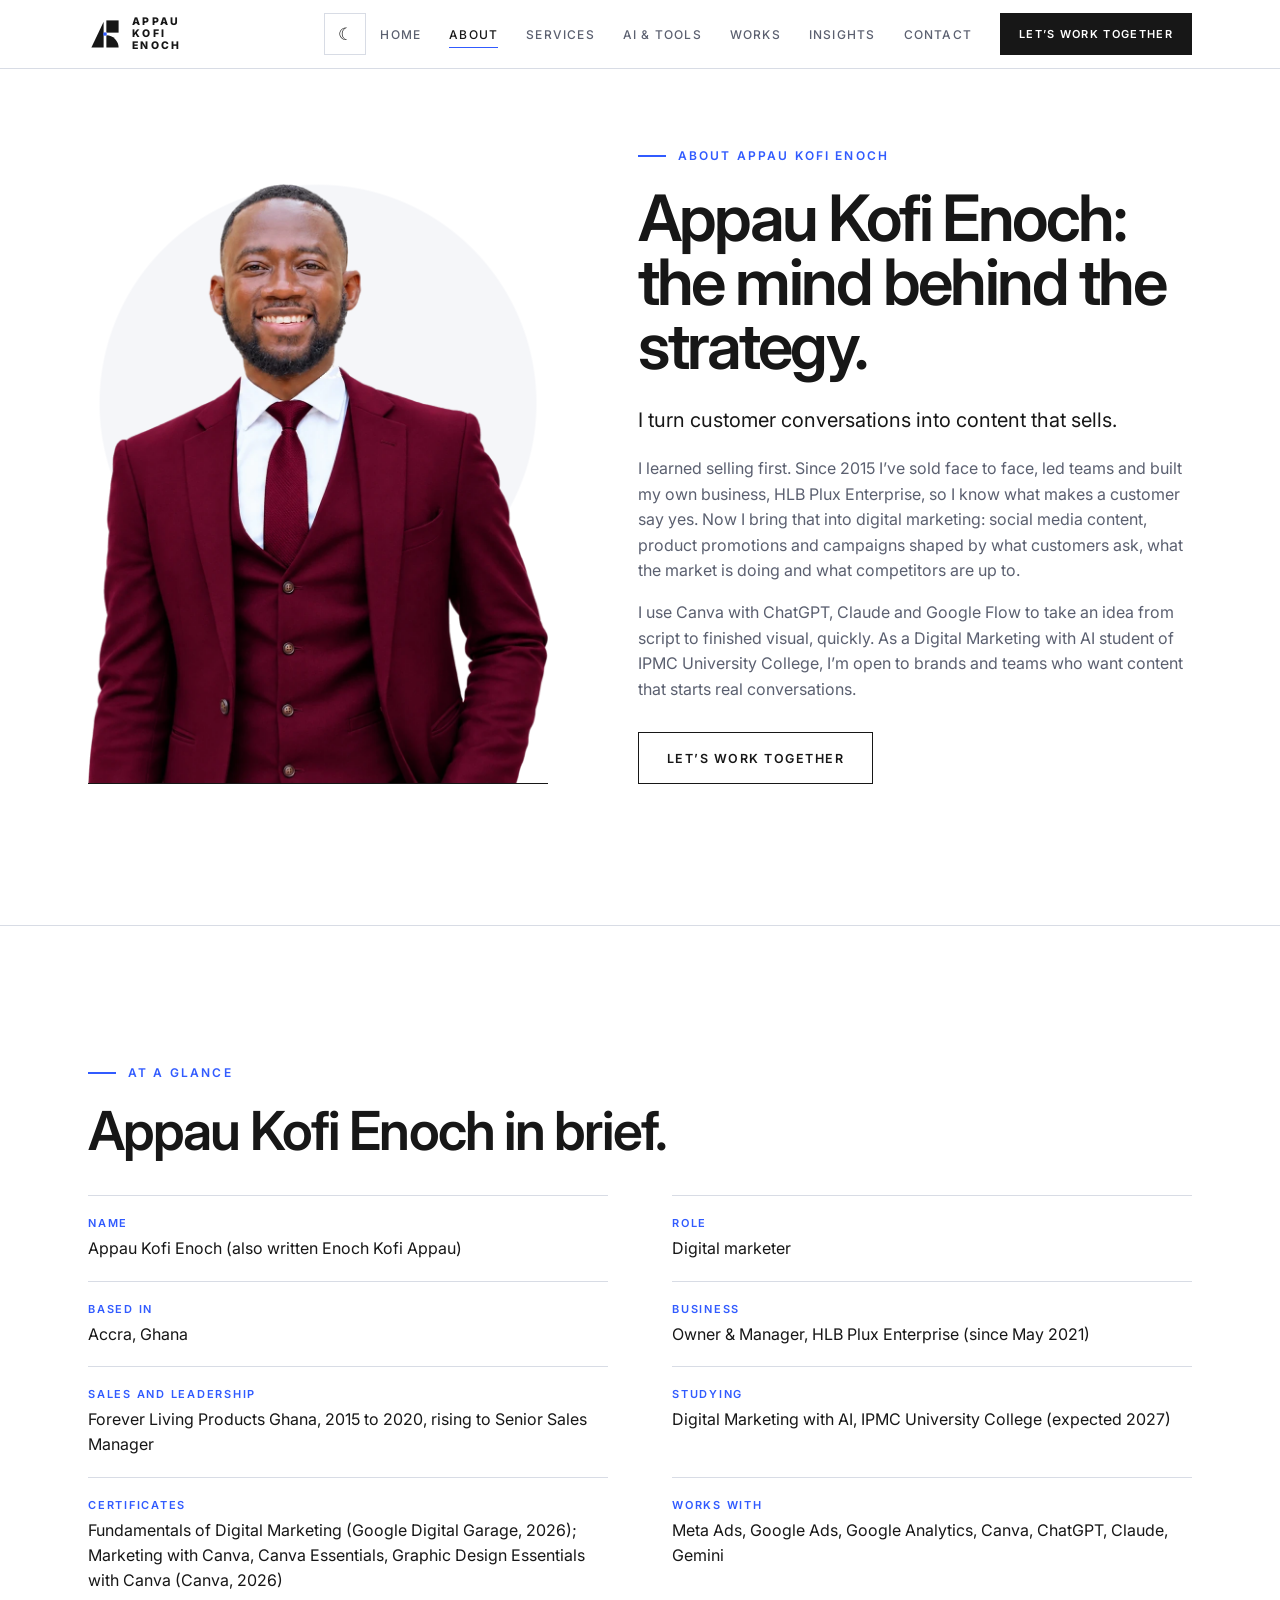
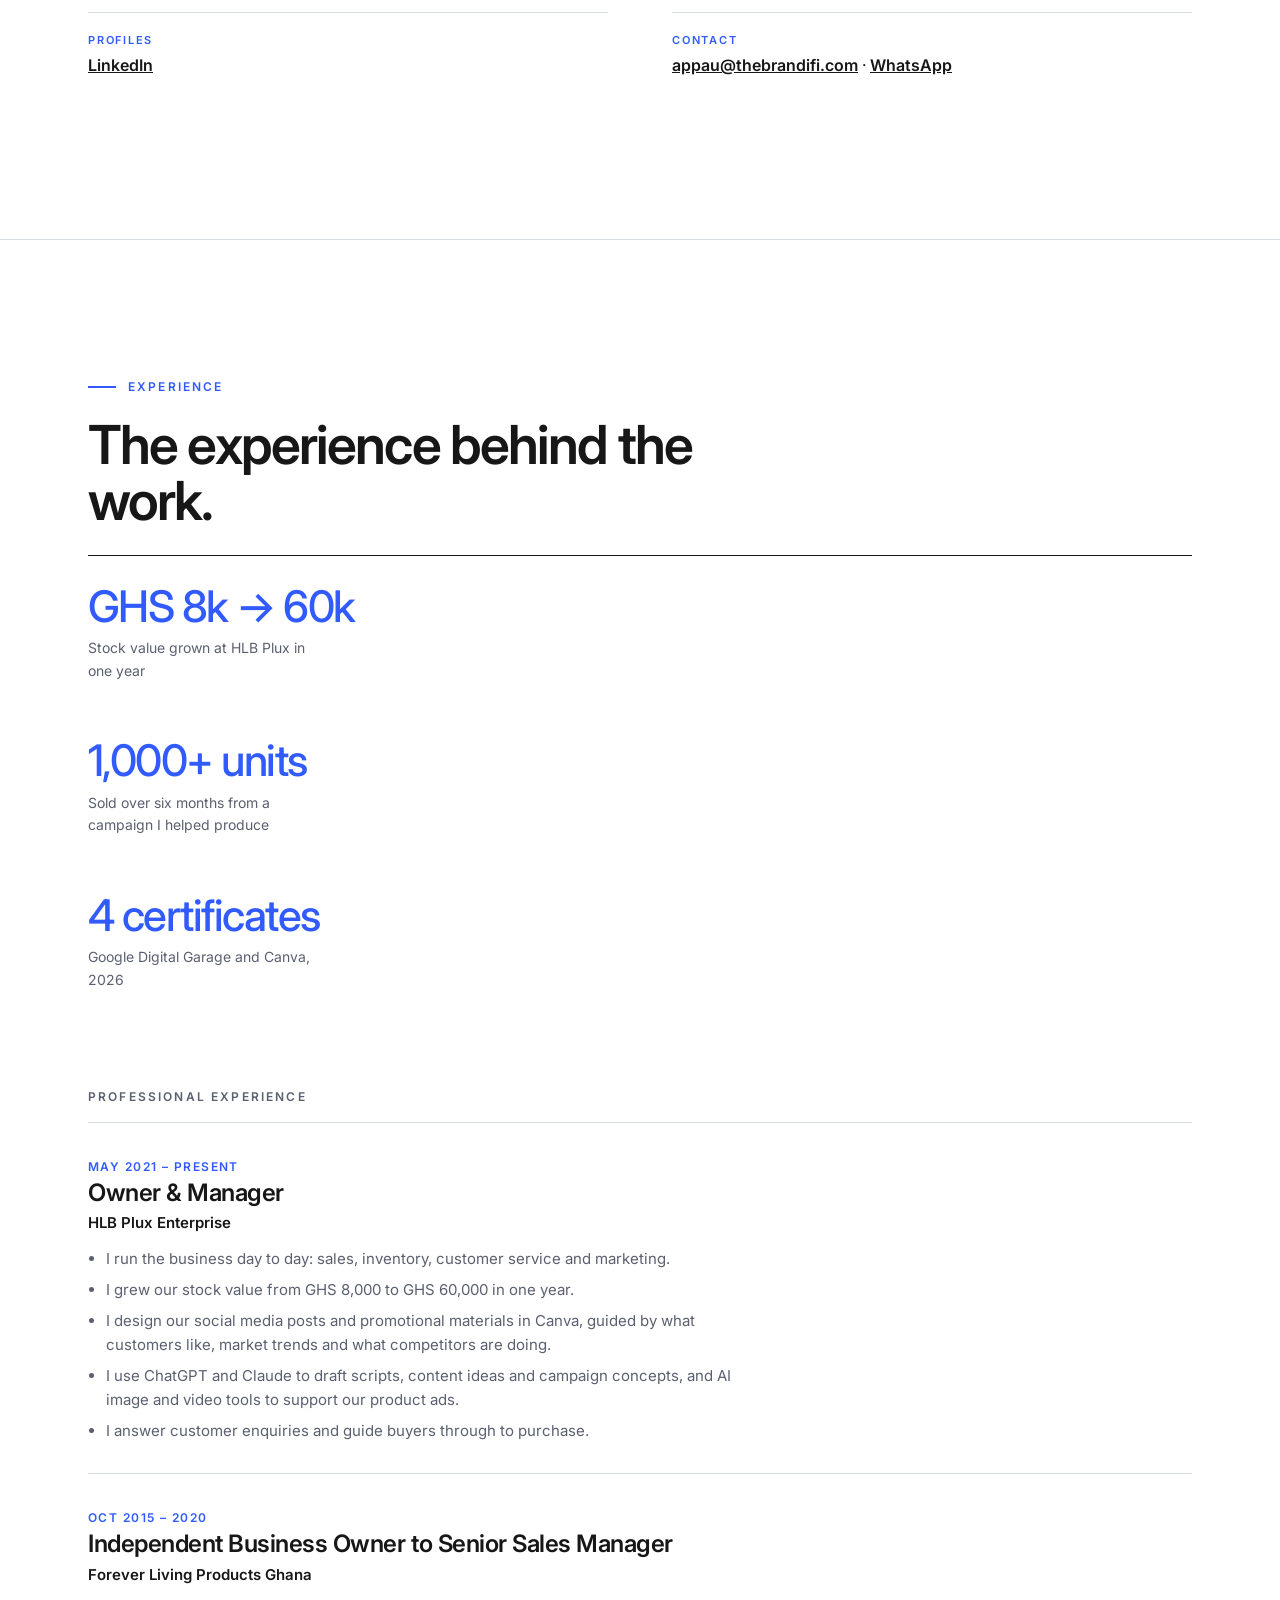
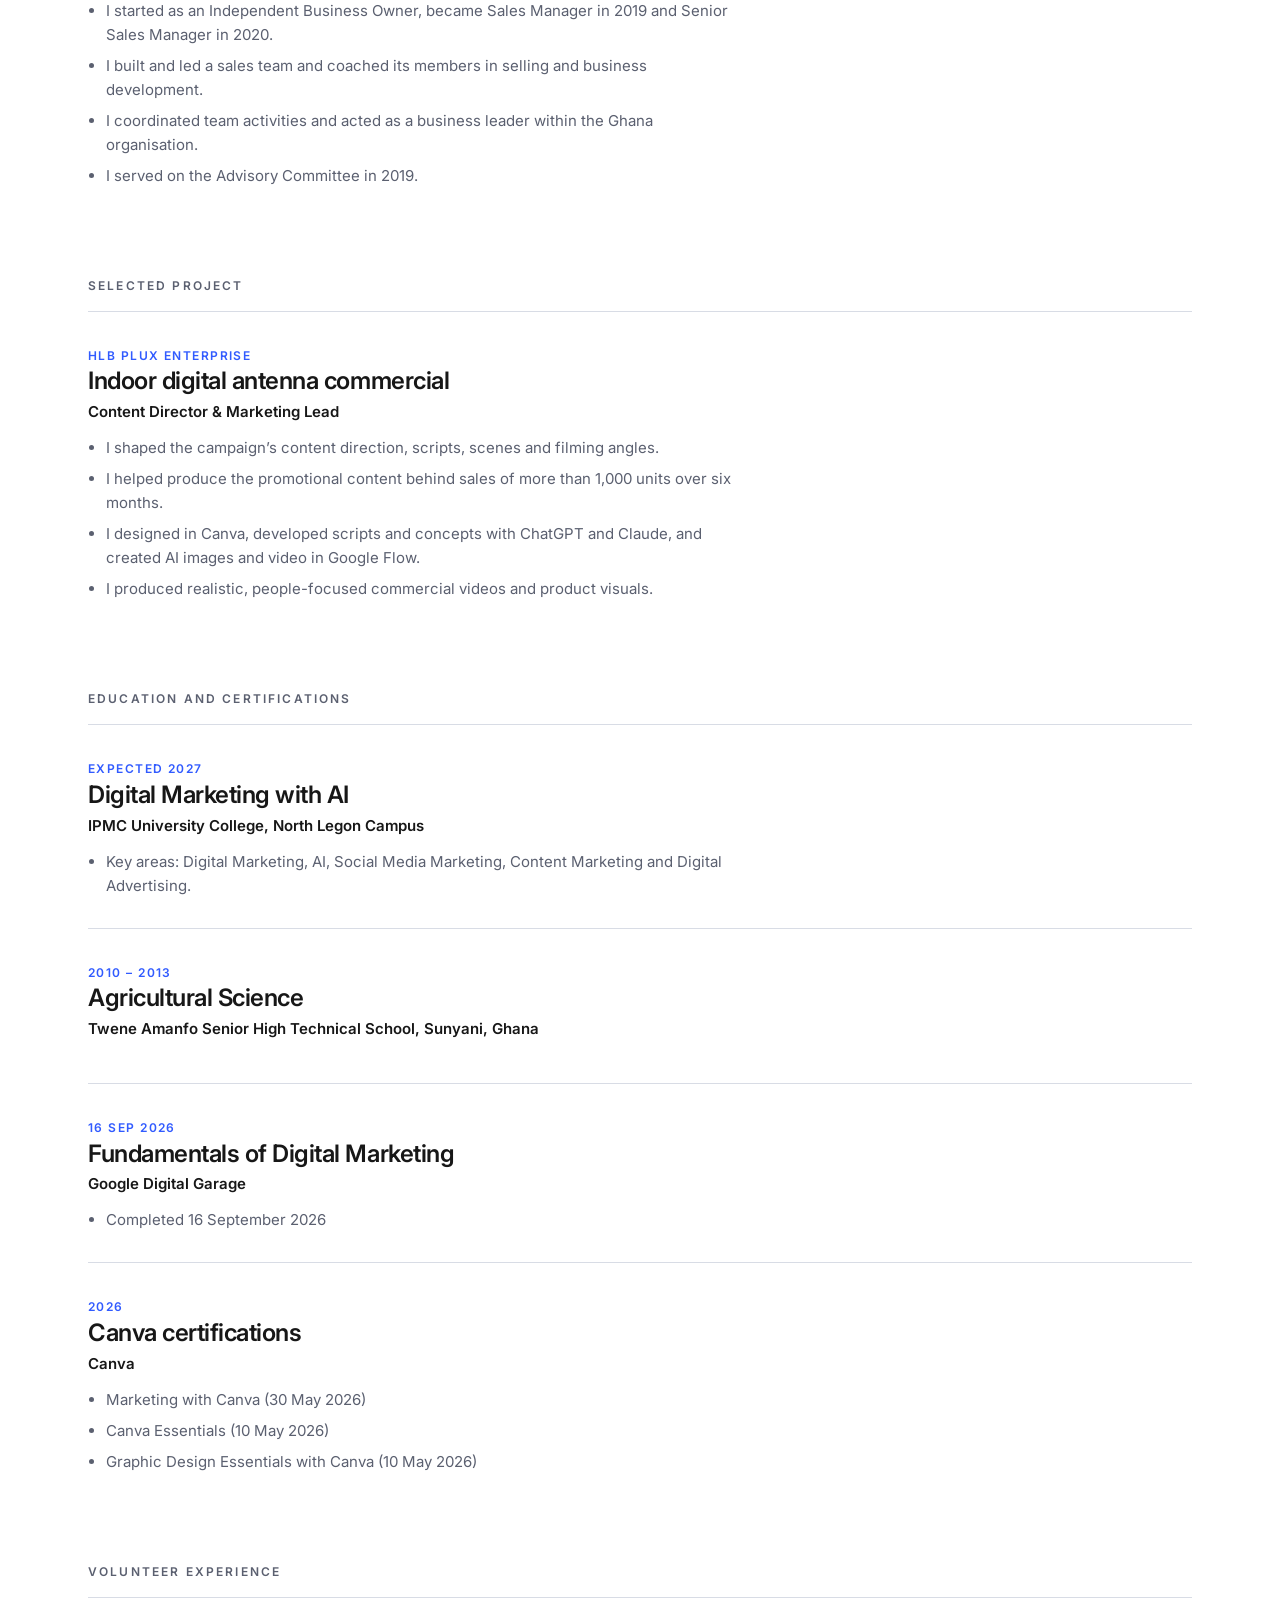
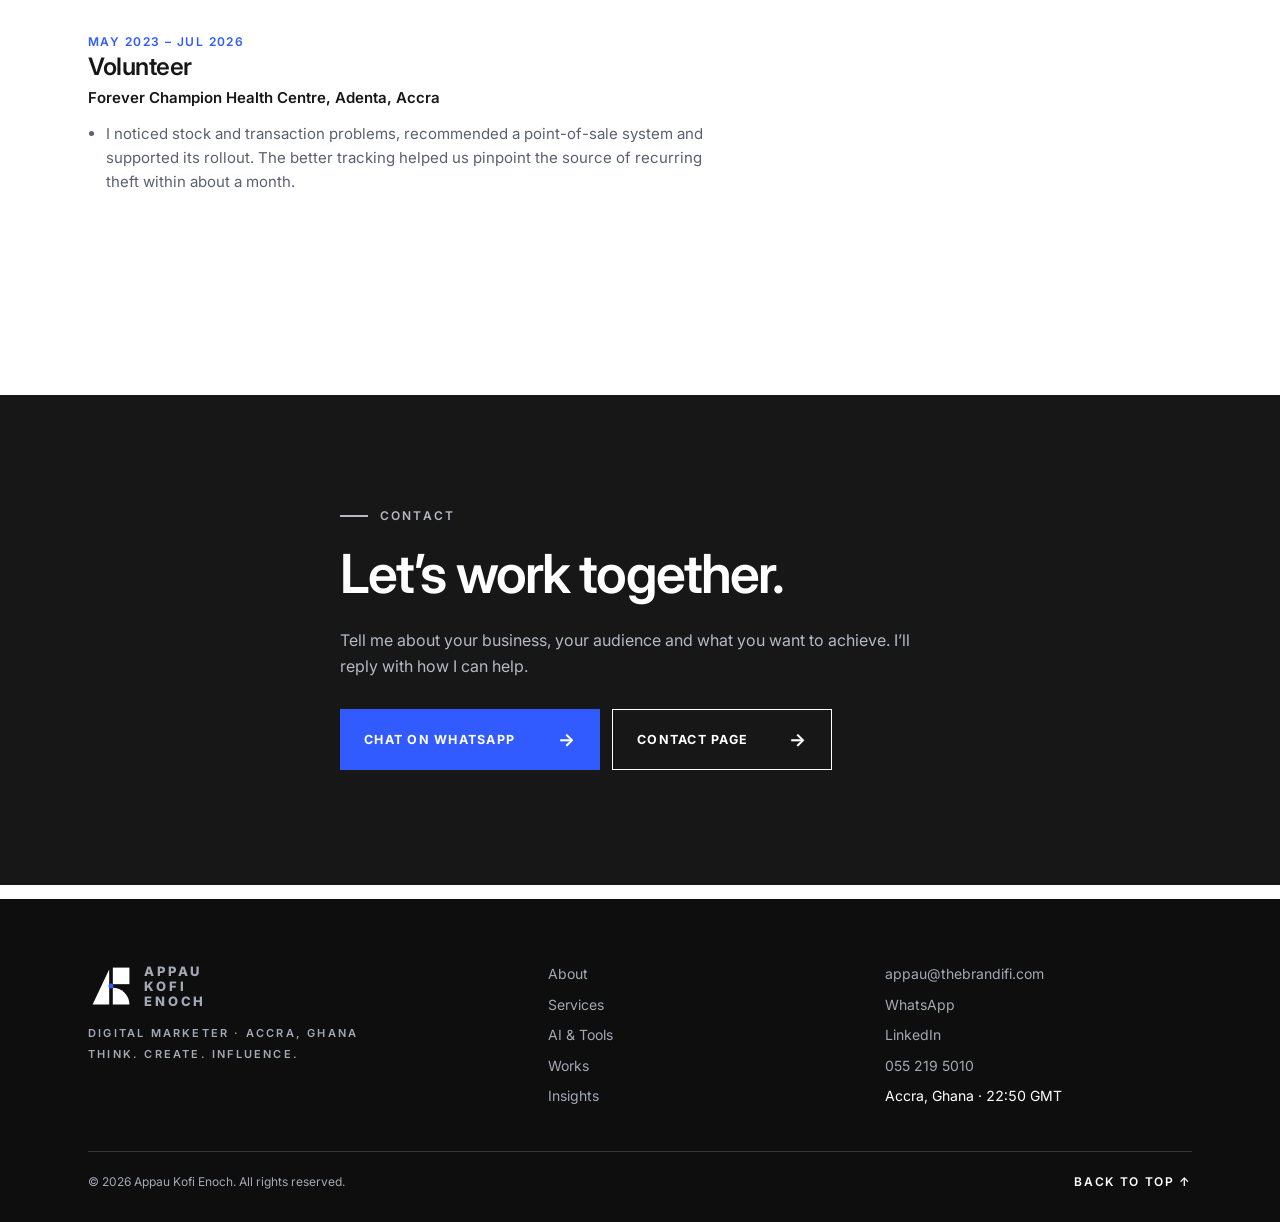
==== commit 6bd48367: "Update index.html took of canva portfolio" ====
--- a/about/index.html
+++ b/about/index.html
@@ -33,7 +33,7 @@
 <p class="lead">I turn customer conversations into content that sells.</p>
 <p>I learned selling first. Since 2015 I’ve sold face to face, led teams and built my own business, HLB Plux Enterprise, so I know what makes a customer say yes. Now I bring that into digital marketing: social media content, product promotions and campaigns shaped by what customers ask, what the market is doing and what competitors are up to.</p>
 <p>I use Canva with ChatGPT, Claude and Google Flow to take an idea from script to finished visual, quickly. As a Digital Marketing with AI student of IPMC University College, I’m open to brands and teams who want content that starts real conversations.</p>
-<a class="btn o" href="../contact/" style="margin-top:14px">Let’s work together</a></div></div></section><section id="glance"><div class="w"><p class="kick">At a glance</p><h2>Appau Kofi Enoch in brief.</h2><dl class="gl"><div class="rv"><dt>Name</dt><dd>Appau Kofi Enoch (also written Enoch Kofi Appau)</dd></div><div class="rv"><dt>Role</dt><dd>Digital marketer</dd></div><div class="rv"><dt>Based in</dt><dd>Accra, Ghana</dd></div><div class="rv"><dt>Business</dt><dd>Owner &amp; Manager, HLB Plux Enterprise (since May 2021)</dd></div><div class="rv"><dt>Sales and leadership</dt><dd>Forever Living Products Ghana, 2015 to 2020, rising to Senior Sales Manager</dd></div><div class="rv"><dt>Studying</dt><dd>Digital Marketing with AI, IPMC University College (expected 2027)</dd></div><div class="rv"><dt>Certificates</dt><dd>Fundamentals of Digital Marketing (Google Digital Garage, 2026); Marketing with Canva, Canva Essentials, Graphic Design Essentials with Canva (Canva, 2026)</dd></div><div class="rv"><dt>Works with</dt><dd>Meta Ads, Google Ads, Google Analytics, Canva, ChatGPT, Claude, Gemini</dd></div><div class="rv"><dt>Profiles</dt><dd><a href="https://www.linkedin.com/in/appauenoch2" rel="me noopener" target="_blank">LinkedIn</a> · <a href="https://wealthyenoch.my.canva.site/" rel="me noopener" target="_blank">Portfolio on Canva</a></dd></div><div class="rv"><dt>Contact</dt><dd><a href="mailto:appau@thebrandifi.com">appau@thebrandifi.com</a> · <a href="https://wa.me/233552195010" target="_blank" rel="noopener">WhatsApp</a></dd></div></dl></div></section><section id="experience"><div class="w"><p class="kick">Experience</p><h2>The experience behind the work.</h2>
+<a class="btn o" href="../contact/" style="margin-top:14px">Let’s work together</a></div></div></section><section id="glance"><div class="w"><p class="kick">At a glance</p><h2>Appau Kofi Enoch in brief.</h2><dl class="gl"><div class="rv"><dt>Name</dt><dd>Appau Kofi Enoch (also written Enoch Kofi Appau)</dd></div><div class="rv"><dt>Role</dt><dd>Digital marketer</dd></div><div class="rv"><dt>Based in</dt><dd>Accra, Ghana</dd></div><div class="rv"><dt>Business</dt><dd>Owner &amp; Manager, HLB Plux Enterprise (since May 2021)</dd></div><div class="rv"><dt>Sales and leadership</dt><dd>Forever Living Products Ghana, 2015 to 2020, rising to Senior Sales Manager</dd></div><div class="rv"><dt>Studying</dt><dd>Digital Marketing with AI, IPMC University College (expected 2027)</dd></div><div class="rv"><dt>Certificates</dt><dd>Fundamentals of Digital Marketing (Google Digital Garage, 2026); Marketing with Canva, Canva Essentials, Graphic Design Essentials with Canva (Canva, 2026)</dd></div><div class="rv"><dt>Works with</dt><dd>Meta Ads, Google Ads, Google Analytics, Canva, ChatGPT, Claude, Gemini</dd></div><div class="rv"><dt>Profiles</dt><dd><a href="https://www.linkedin.com/in/appauenoch2" rel="me noopener" target="_blank">LinkedIn</a></dd></div><div class="rv"><dt>Contact</dt><dd><a href="mailto:appau@thebrandifi.com">appau@thebrandifi.com</a> · <a href="https://wa.me/233552195010" target="_blank" rel="noopener">WhatsApp</a></dd></div></dl></div></section><section id="experience"><div class="w"><p class="kick">Experience</p><h2>The experience behind the work.</h2>
 <div class="hl rv"><div><b>GHS 8k → 60k</b><span>Stock value grown at HLB Plux in one year</span></div><div><b>1,000+ units</b><span>Sold over six months from a campaign I helped produce</span></div><div><b>4 certificates</b><span>Google Digital Garage and Canva, 2026</span></div></div>
 <h3 class="sb">Professional experience</h3><article class="xp rv"><div class="xd"><b>May 2021 – Present</b></div><div><h4>Owner &amp; Manager</h4><p class="org">HLB Plux Enterprise</p><ul><li>I run the business day to day: sales, inventory, customer service and marketing.</li><li>I grew our stock value from GHS 8,000 to GHS 60,000 in one year.</li><li>I design our social media posts and promotional materials in Canva, guided by what customers like, market trends and what competitors are doing.</li><li>I use ChatGPT and Claude to draft scripts, content ideas and campaign concepts, and AI image and video tools to support our product ads.</li><li>I answer customer enquiries and guide buyers through to purchase.</li></ul></div></article><article class="xp rv"><div class="xd"><b>Oct 2015 – 2020</b></div><div><h4>Independent Business Owner to Senior Sales Manager</h4><p class="org">Forever Living Products Ghana</p><ul><li>I started as an Independent Business Owner, became Sales Manager in 2019 and Senior Sales Manager in 2020.</li><li>I built and led a sales team and coached its members in selling and business development.</li><li>I coordinated team activities and acted as a business leader within the Ghana organisation.</li><li>I served on the Advisory Committee in 2019.</li></ul></div></article>
 <h3 class="sb" style="margin-top:60px">Selected project</h3><article class="xp rv"><div class="xd"><b>HLB Plux Enterprise</b></div><div><h4>Indoor digital antenna commercial</h4><p class="org">Content Director &amp; Marketing Lead</p><ul><li>I shaped the campaign’s content direction, scripts, scenes and filming angles.</li><li>I helped produce the promotional content behind sales of more than 1,000 units over six months.</li><li>I designed in Canva, developed scripts and concepts with ChatGPT and Claude, and created AI images and video in Google Flow.</li><li>I produced realistic, people-focused commercial videos and product visuals.</li></ul></div></article>
@@ -44,4 +44,4 @@
 <ul><li><a href="../about/">About</a></li><li><a href="../services/">Services</a></li><li><a href="../ai-tools/">AI &amp; Tools</a></li><li><a href="../works/">Works</a></li><li><a href="../insights/">Insights</a></li></ul>
 <ul><li><a href="mailto:appau@thebrandifi.com">appau@thebrandifi.com</a></li><li><a href="https://wa.me/233552195010">WhatsApp</a></li><li><a href="https://www.linkedin.com/in/appauenoch2" target="_blank" rel="me noopener">LinkedIn</a></li><li><a href="tel:+233552195010">055 219 5010</a></li><li>Accra, Ghana · <span class="clk">GMT</span></li></ul></div>
 <div class="bt"><span>© <span id="yr"></span> Appau Kofi Enoch. All rights reserved.</span><a href="./" class="totop">BACK TO TOP ↑</a></div></div></footer>
-<script src="../assets/js/main.js?v=2026112305" defer></script></body></html>+<script src="../assets/js/main.js?v=2026112305" defer></script></body></html>
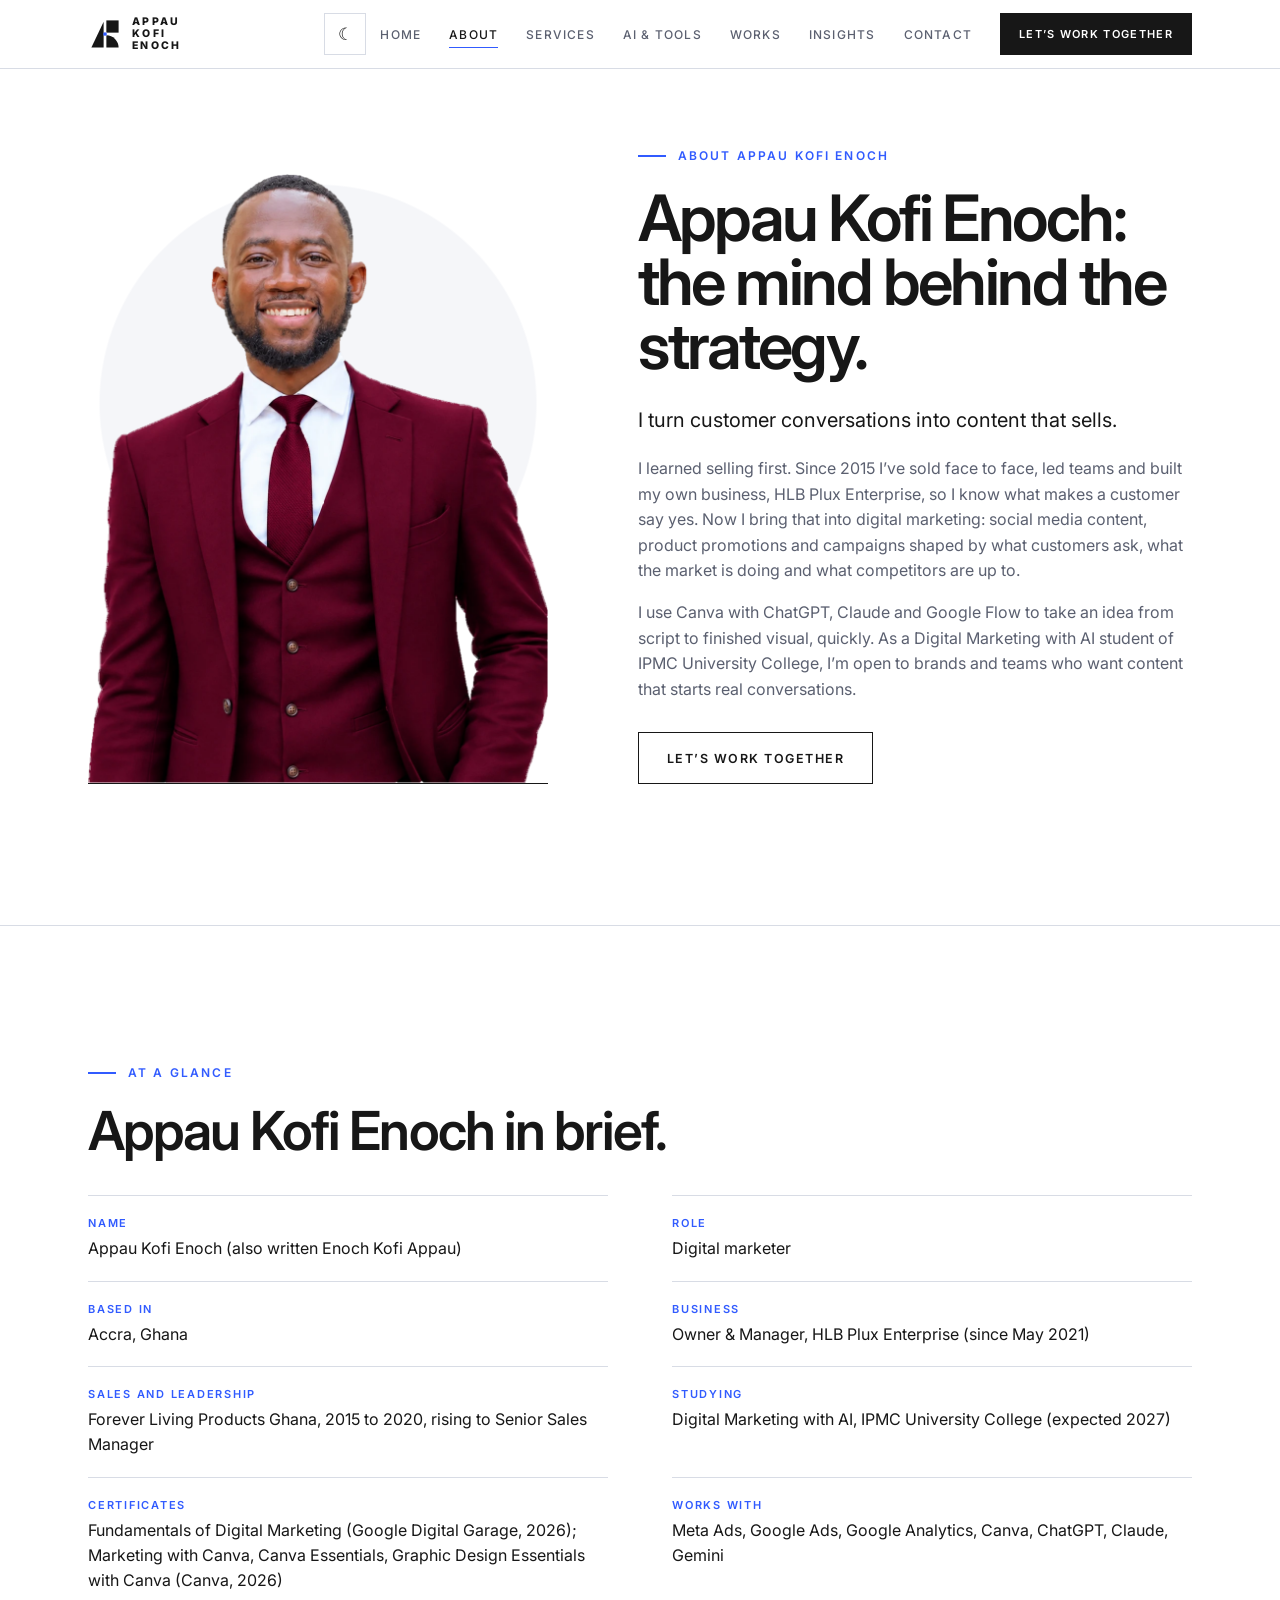
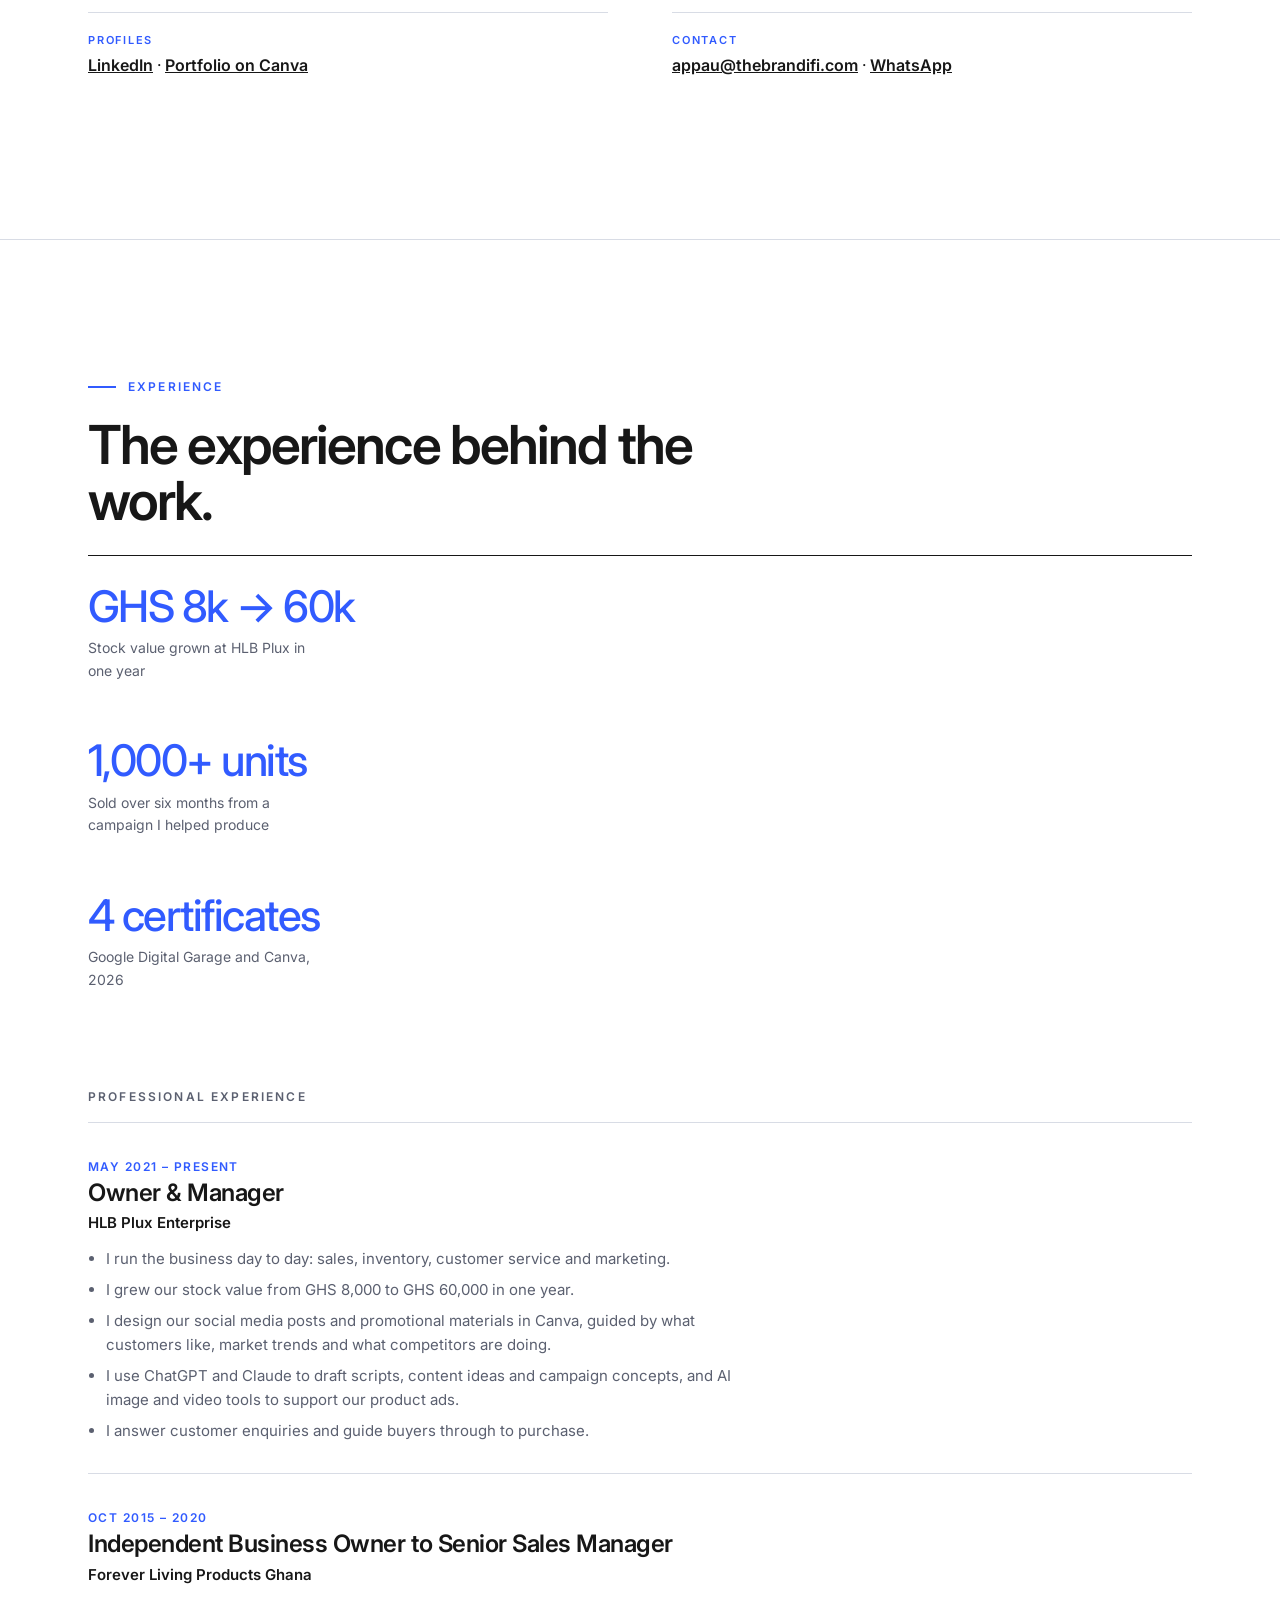
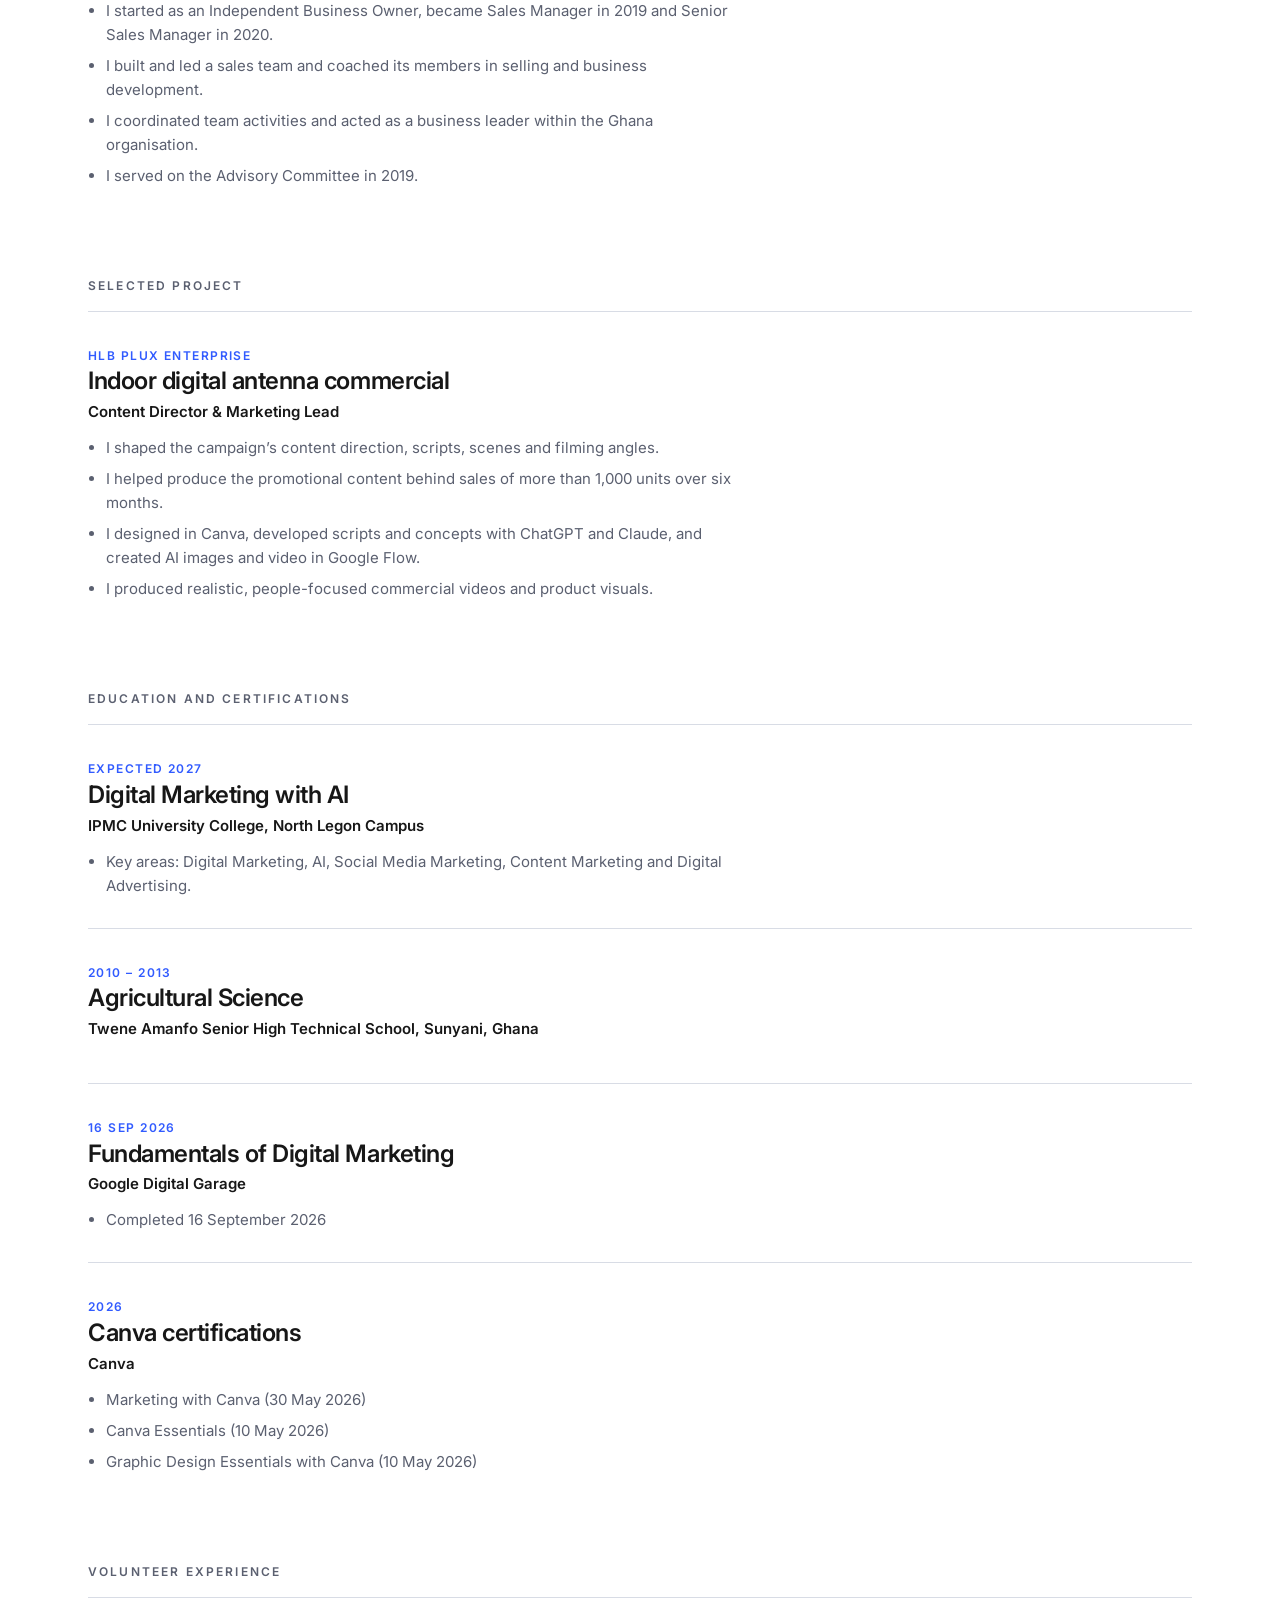
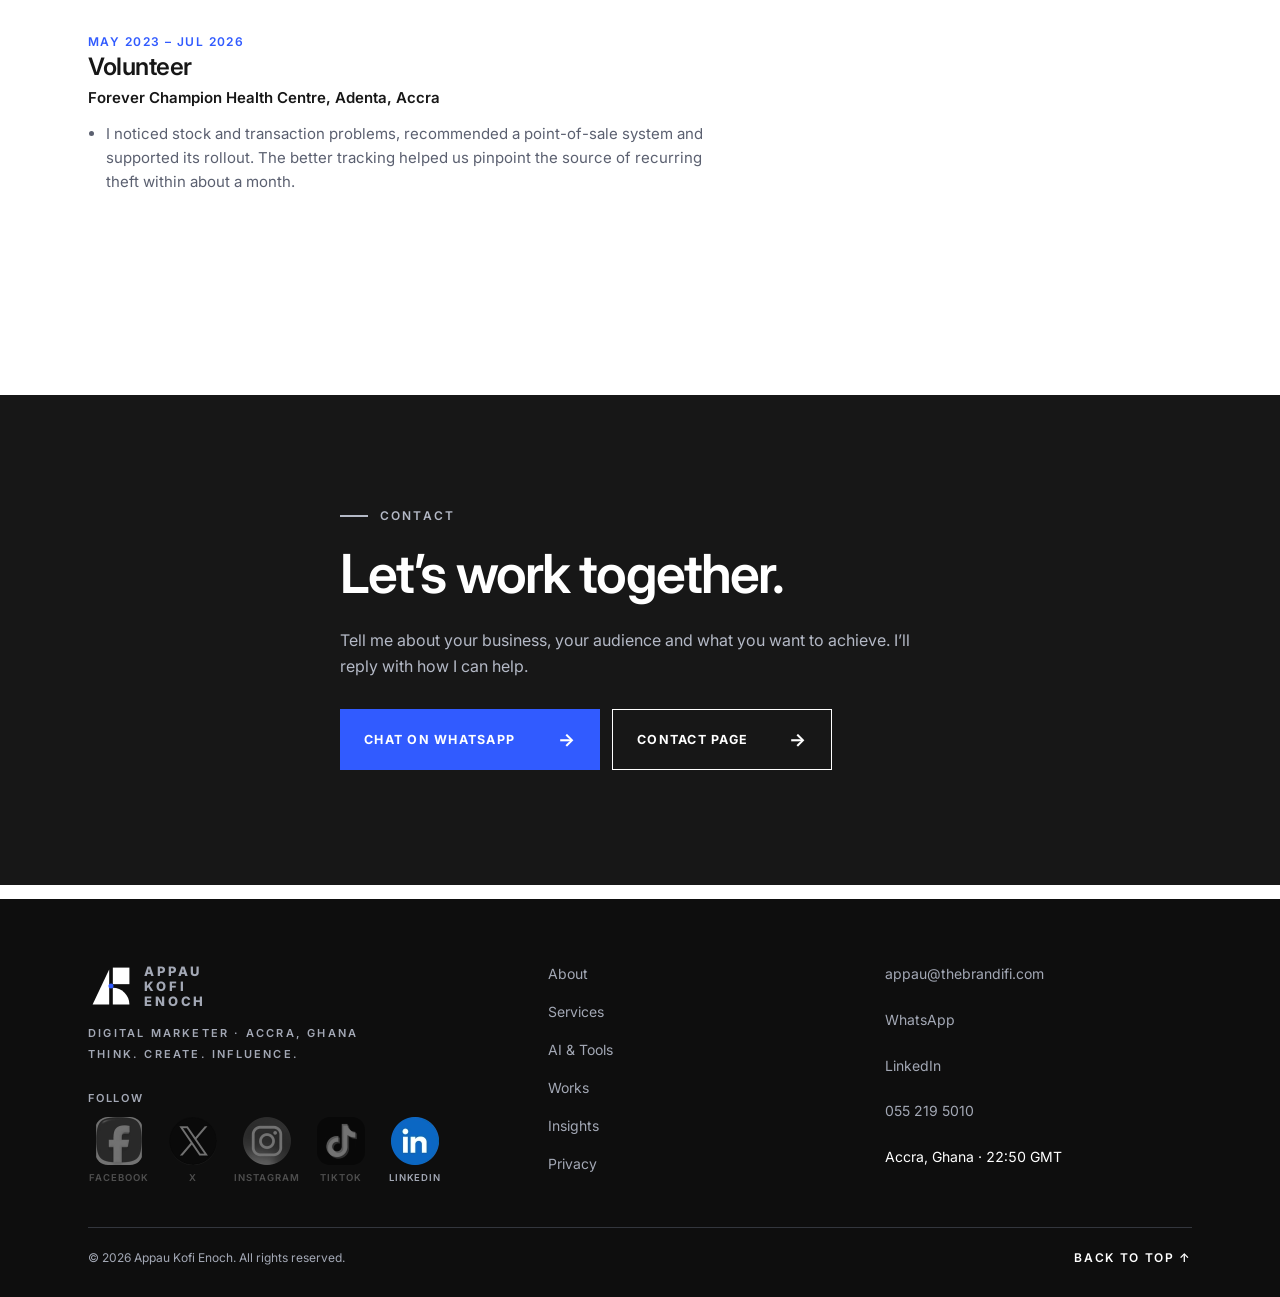
==== commit 38754996: "Add files via upload" ====
--- a/about/index.html
+++ b/about/index.html
@@ -18,30 +18,32 @@
 <link rel="icon" type="image/png" sizes="32x32" href="../favicon/favicon-32.png">
 <link rel="apple-touch-icon" sizes="180x180" href="../favicon/apple-touch-icon.png">
 <link rel="manifest" href="../site.webmanifest">
+<link rel="alternate" type="application/rss+xml" title="Appau Kofi Enoch | Insights" href="../feed.xml">
 <noscript><style>.rv{opacity:1!important;transform:none!important}</style></noscript>
 <link rel="preconnect" href="https://fonts.googleapis.com"><link rel="preconnect" href="https://fonts.gstatic.com" crossorigin>
 <link rel="preload" as="style" href="https://fonts.googleapis.com/css2?family=Inter:wght@400;500;600;900&family=Space+Grotesk:wght@500;700&display=swap"><link rel="stylesheet" href="https://fonts.googleapis.com/css2?family=Inter:wght@400;500;600;900&family=Space+Grotesk:wght@500;700&display=swap" media="print" onload="this.media='all'"><noscript><link rel="stylesheet" href="https://fonts.googleapis.com/css2?family=Inter:wght@400;500;600;900&family=Space+Grotesk:wght@500;700&display=swap"></noscript>
-<script type="application/ld+json">{"@context": "https://schema.org", "@graph": [{"@type": "AboutPage", "@id": "https://appau.thebrandifi.com/#webpage", "name": "About Appau Kofi Enoch | Digital Marketer in Accra, Ghana", "description": "About Appau Kofi Enoch, a digital marketer in Accra, Ghana: experience at HLB Plux Enterprise and Forever Living, IPMC studies, Google and Canva certificates.", "inLanguage": "en-GH", "isPartOf": {"@type": "WebSite", "@id": "https://appau.thebrandifi.com/#website", "name": "Appau Kofi Enoch"}, "dateModified": "2026-11-24", "about": {"@id": "https://appau.thebrandifi.com/#person"}, "mainEntity": {"@id": "https://appau.thebrandifi.com/#person"}, "url": "https://appau.thebrandifi.com/about/"}, {"@type": "Person", "@id": "https://appau.thebrandifi.com/#person", "name": "Appau Kofi Enoch", "alternateName": ["Enoch Kofi Appau"], "jobTitle": "Digital Marketer", "description": "Digital marketer based in Accra, Ghana, working across Meta Ads, Google Ads, social media management, content creation, marketing analytics and AI-powered video production.", "telephone": "+233552195010", "email": "appau@thebrandifi.com", "address": {"@type": "PostalAddress", "addressLocality": "Accra", "addressCountry": "GH"}, "worksFor": {"@type": "Organization", "name": "HLB Plux Enterprise", "founder": {"@id": "https://appau.thebrandifi.com/#person"}}, "alumniOf": {"@type": "CollegeOrUniversity", "name": "IPMC University College"}, "sameAs": ["https://www.linkedin.com/in/appauenoch2", "https://wealthyenoch.my.canva.site/"], "knowsAbout": ["Digital marketing", "Social media marketing", "Meta Ads", "Google Ads", "Google Analytics", "Content creation", "Email marketing", "AI video production", "Motion graphics"], "hasOccupation": {"@type": "Occupation", "name": "Digital Marketer", "occupationLocation": {"@type": "City", "name": "Accra"}}, "hasCredential": [{"@type": "EducationalOccupationalCredential", "name": "Fundamentals of Digital Marketing", "credentialCategory": "certificate", "recognizedBy": {"@type": "Organization", "name": "Google Digital Garage"}, "dateCreated": "2026-09-16"}, {"@type": "EducationalOccupationalCredential", "name": "Marketing with Canva", "credentialCategory": "certificate", "recognizedBy": {"@type": "Organization", "name": "Canva"}, "dateCreated": "2026-05-30"}, {"@type": "EducationalOccupationalCredential", "name": "Canva Essentials", "credentialCategory": "certificate", "recognizedBy": {"@type": "Organization", "name": "Canva"}, "dateCreated": "2026-05-10"}, {"@type": "EducationalOccupationalCredential", "name": "Graphic Design Essentials with Canva", "credentialCategory": "certificate", "recognizedBy": {"@type": "Organization", "name": "Canva"}, "dateCreated": "2026-05-10"}], "mainEntityOfPage": {"@id": "https://appau.thebrandifi.com/#webpage"}, "url": "https://appau.thebrandifi.com/", "image": "https://appau.thebrandifi.com/assets/appau_kofi_enoch.webp"}]}</script>
+<script type="application/ld+json">{"@context": "https://schema.org", "@graph": [{"@type": "AboutPage", "@id": "https://appau.thebrandifi.com/#webpage", "name": "About Appau Kofi Enoch | Digital Marketer in Accra, Ghana", "description": "About Appau Kofi Enoch, a digital marketer in Accra, Ghana: experience at HLB Plux Enterprise and Forever Living, IPMC studies, Google and Canva certificates.", "inLanguage": "en-GH", "isPartOf": {"@type": "WebSite", "@id": "https://appau.thebrandifi.com/#website", "name": "Appau Kofi Enoch"}, "dateModified": "2026-11-24", "about": {"@id": "https://appau.thebrandifi.com/#person"}, "mainEntity": {"@id": "https://appau.thebrandifi.com/#person"}, "url": "https://appau.thebrandifi.com/about/"}, {"@type": "Person", "@id": "https://appau.thebrandifi.com/#person", "name": "Appau Kofi Enoch", "alternateName": ["Enoch Kofi Appau"], "jobTitle": "Digital Marketer", "description": "Digital marketer based in Accra, Ghana, working across Meta Ads, Google Ads, social media management, content creation, marketing analytics and AI-powered video production.", "telephone": "+233552195010", "email": "appau@thebrandifi.com", "address": {"@type": "PostalAddress", "addressLocality": "Accra", "addressCountry": "GH"}, "worksFor": {"@type": "Organization", "name": "HLB Plux Enterprise", "founder": {"@id": "https://appau.thebrandifi.com/#person"}}, "alumniOf": {"@type": "CollegeOrUniversity", "name": "IPMC University College"}, "sameAs": ["https://www.linkedin.com/in/appauenoch2", "https://wealthyenoch.my.canva.site/"], "knowsAbout": ["Digital marketing", "Social media marketing", "Meta Ads", "Google Ads", "Google Analytics", "Content creation", "Email marketing", "AI video production", "Motion graphics"], "hasOccupation": {"@type": "Occupation", "name": "Digital Marketer", "occupationLocation": {"@type": "City", "name": "Accra"}}, "hasCredential": [{"@type": "EducationalOccupationalCredential", "name": "Fundamentals of Digital Marketing", "credentialCategory": "certificate", "recognizedBy": {"@type": "Organization", "name": "Google Digital Garage"}, "dateCreated": "2026-09-16"}, {"@type": "EducationalOccupationalCredential", "name": "Marketing with Canva", "credentialCategory": "certificate", "recognizedBy": {"@type": "Organization", "name": "Canva"}, "dateCreated": "2026-05-30"}, {"@type": "EducationalOccupationalCredential", "name": "Canva Essentials", "credentialCategory": "certificate", "recognizedBy": {"@type": "Organization", "name": "Canva"}, "dateCreated": "2026-05-10"}, {"@type": "EducationalOccupationalCredential", "name": "Graphic Design Essentials with Canva", "credentialCategory": "certificate", "recognizedBy": {"@type": "Organization", "name": "Canva"}, "dateCreated": "2026-05-10"}], "mainEntityOfPage": {"@id": "https://appau.thebrandifi.com/#webpage"}, "contactPoint": {"@type": "ContactPoint", "contactType": "business enquiries", "email": "appau@thebrandifi.com", "telephone": "+233552195010", "areaServed": "GH", "availableLanguage": "English"}, "url": "https://appau.thebrandifi.com/", "image": "https://appau.thebrandifi.com/assets/appau_kofi_enoch.webp"}]}</script>
 <link rel="stylesheet" href="../assets/css/main.css?v=2026112305"><script>try{document.documentElement.setAttribute('data-theme',localStorage.getItem('ake-theme2')||'light')}catch(e){document.documentElement.setAttribute('data-theme','light')}</script>
 </head><body data-base="../">
+<a class="skip" href="#main">Skip to main content</a>
 <svg width="0" height="0" style="position:absolute"><defs>
 <symbol id="sym" viewBox="0 0 100 100"><path d="M10 90 L46 14 L46 90Z"/><rect x="54" y="10" width="36" height="36"/><path d="M54 90 L54 54 A36 36 0 0 1 90 90Z"/></symbol></defs></svg>
 <header><div class="w nv"><a href="../" class="logo" aria-label="Appau Kofi Enoch, home"><svg viewBox="0 0 100 100" aria-hidden="true"><g fill="currentColor"><path d="M10 90 L46 14 L46 90Z"/><rect x="54" y="10" width="36" height="36"/><path d="M54 90 L54 54 A36 36 0 0 1 90 90Z"/></g><circle cx="50" cy="50" r="5.5" fill="#315BFF"/></svg><span>APPAU<br>KOFI<br>ENOCH</span></a>
 <button class="tg" id="tg" type="button" aria-label="Switch to bright theme" aria-pressed="false">☀</button><nav aria-label="Primary"><button id="mb" aria-expanded="false" aria-controls="nl" aria-label="Menu">☰</button><ul id="nl"><li><a href="../" data-p="home">Home</a></li><li><a href="../about/" data-p="about" class="on" aria-current="page">About</a></li><li><a href="../services/" data-p="services">Services</a></li><li><a href="../ai-tools/" data-p="ai-tools">AI &amp; Tools</a></li><li><a href="../works/" data-p="works">Works</a></li><li><a href="../insights/" data-p="insights">Insights</a></li><li><a href="../contact/" data-p="contact">Contact</a></li><li><a class="btn" href="../contact/">Let’s work together</a></li></ul></nav></div><div id="pg" aria-hidden="true"></div></header>
-<main id="main"><section class="first" id="about"><div class="w ab"><div class="pf rv"><img src="../assets/appau_kofi_enoch.webp" alt="Appau Kofi Enoch, digital Marketer in Accra, Ghana" fetchpriority="high" width="671" height="900"></div>
+<main id="main" tabindex="-1"><section class="first" id="about"><div class="w ab"><div class="pf rv"><img src="../assets/appau_kofi_enoch.webp" alt="Appau Kofi Enoch, digital Marketer in Accra, Ghana" fetchpriority="high" width="936" height="1240"></div>
 <div class="rv"><p class="kick">About Appau Kofi Enoch</p><h1 class="h1s">Appau Kofi Enoch: the mind behind the strategy.</h1>
 <p class="lead">I turn customer conversations into content that sells.</p>
 <p>I learned selling first. Since 2015 I’ve sold face to face, led teams and built my own business, HLB Plux Enterprise, so I know what makes a customer say yes. Now I bring that into digital marketing: social media content, product promotions and campaigns shaped by what customers ask, what the market is doing and what competitors are up to.</p>
 <p>I use Canva with ChatGPT, Claude and Google Flow to take an idea from script to finished visual, quickly. As a Digital Marketing with AI student of IPMC University College, I’m open to brands and teams who want content that starts real conversations.</p>
-<a class="btn o" href="../contact/" style="margin-top:14px">Let’s work together</a></div></div></section><section id="glance"><div class="w"><p class="kick">At a glance</p><h2>Appau Kofi Enoch in brief.</h2><dl class="gl"><div class="rv"><dt>Name</dt><dd>Appau Kofi Enoch (also written Enoch Kofi Appau)</dd></div><div class="rv"><dt>Role</dt><dd>Digital marketer</dd></div><div class="rv"><dt>Based in</dt><dd>Accra, Ghana</dd></div><div class="rv"><dt>Business</dt><dd>Owner &amp; Manager, HLB Plux Enterprise (since May 2021)</dd></div><div class="rv"><dt>Sales and leadership</dt><dd>Forever Living Products Ghana, 2015 to 2020, rising to Senior Sales Manager</dd></div><div class="rv"><dt>Studying</dt><dd>Digital Marketing with AI, IPMC University College (expected 2027)</dd></div><div class="rv"><dt>Certificates</dt><dd>Fundamentals of Digital Marketing (Google Digital Garage, 2026); Marketing with Canva, Canva Essentials, Graphic Design Essentials with Canva (Canva, 2026)</dd></div><div class="rv"><dt>Works with</dt><dd>Meta Ads, Google Ads, Google Analytics, Canva, ChatGPT, Claude, Gemini</dd></div><div class="rv"><dt>Profiles</dt><dd><a href="https://www.linkedin.com/in/appauenoch2" rel="me noopener" target="_blank">LinkedIn</a></dd></div><div class="rv"><dt>Contact</dt><dd><a href="mailto:appau@thebrandifi.com">appau@thebrandifi.com</a> · <a href="https://wa.me/233552195010" target="_blank" rel="noopener">WhatsApp</a></dd></div></dl></div></section><section id="experience"><div class="w"><p class="kick">Experience</p><h2>The experience behind the work.</h2>
+<a class="btn o" href="../contact/" style="margin-top:14px">Let’s work together</a></div></div></section><section id="glance"><div class="w"><p class="kick">At a glance</p><h2>Appau Kofi Enoch in brief.</h2><dl class="gl"><div class="rv"><dt>Name</dt><dd>Appau Kofi Enoch (also written Enoch Kofi Appau)</dd></div><div class="rv"><dt>Role</dt><dd>Digital marketer</dd></div><div class="rv"><dt>Based in</dt><dd>Accra, Ghana</dd></div><div class="rv"><dt>Business</dt><dd>Owner &amp; Manager, HLB Plux Enterprise (since May 2021)</dd></div><div class="rv"><dt>Sales and leadership</dt><dd>Forever Living Products Ghana, 2015 to 2020, rising to Senior Sales Manager</dd></div><div class="rv"><dt>Studying</dt><dd>Digital Marketing with AI, IPMC University College (expected 2027)</dd></div><div class="rv"><dt>Certificates</dt><dd>Fundamentals of Digital Marketing (Google Digital Garage, 2026); Marketing with Canva, Canva Essentials, Graphic Design Essentials with Canva (Canva, 2026)</dd></div><div class="rv"><dt>Works with</dt><dd>Meta Ads, Google Ads, Google Analytics, Canva, ChatGPT, Claude, Gemini</dd></div><div class="rv"><dt>Profiles</dt><dd><a href="https://www.linkedin.com/in/appauenoch2" rel="me noopener" target="_blank">LinkedIn</a> · <a href="https://wealthyenoch.my.canva.site/" rel="me noopener" target="_blank">Portfolio on Canva</a></dd></div><div class="rv"><dt>Contact</dt><dd><a href="mailto:appau@thebrandifi.com">appau@thebrandifi.com</a> · <a href="https://wa.me/233552195010" target="_blank" rel="noopener">WhatsApp</a></dd></div></dl></div></section><section id="experience"><div class="w"><p class="kick">Experience</p><h2>The experience behind the work.</h2>
 <div class="hl rv"><div><b>GHS 8k → 60k</b><span>Stock value grown at HLB Plux in one year</span></div><div><b>1,000+ units</b><span>Sold over six months from a campaign I helped produce</span></div><div><b>4 certificates</b><span>Google Digital Garage and Canva, 2026</span></div></div>
 <h3 class="sb">Professional experience</h3><article class="xp rv"><div class="xd"><b>May 2021 – Present</b></div><div><h4>Owner &amp; Manager</h4><p class="org">HLB Plux Enterprise</p><ul><li>I run the business day to day: sales, inventory, customer service and marketing.</li><li>I grew our stock value from GHS 8,000 to GHS 60,000 in one year.</li><li>I design our social media posts and promotional materials in Canva, guided by what customers like, market trends and what competitors are doing.</li><li>I use ChatGPT and Claude to draft scripts, content ideas and campaign concepts, and AI image and video tools to support our product ads.</li><li>I answer customer enquiries and guide buyers through to purchase.</li></ul></div></article><article class="xp rv"><div class="xd"><b>Oct 2015 – 2020</b></div><div><h4>Independent Business Owner to Senior Sales Manager</h4><p class="org">Forever Living Products Ghana</p><ul><li>I started as an Independent Business Owner, became Sales Manager in 2019 and Senior Sales Manager in 2020.</li><li>I built and led a sales team and coached its members in selling and business development.</li><li>I coordinated team activities and acted as a business leader within the Ghana organisation.</li><li>I served on the Advisory Committee in 2019.</li></ul></div></article>
 <h3 class="sb" style="margin-top:60px">Selected project</h3><article class="xp rv"><div class="xd"><b>HLB Plux Enterprise</b></div><div><h4>Indoor digital antenna commercial</h4><p class="org">Content Director &amp; Marketing Lead</p><ul><li>I shaped the campaign’s content direction, scripts, scenes and filming angles.</li><li>I helped produce the promotional content behind sales of more than 1,000 units over six months.</li><li>I designed in Canva, developed scripts and concepts with ChatGPT and Claude, and created AI images and video in Google Flow.</li><li>I produced realistic, people-focused commercial videos and product visuals.</li></ul></div></article>
 <h3 class="sb" style="margin-top:60px">Education and certifications</h3><article class="xp rv"><div class="xd"><b>Expected 2027</b></div><div><h4>Digital Marketing with AI</h4><p class="org">IPMC University College, North Legon Campus</p><ul><li>Key areas: Digital Marketing, AI, Social Media Marketing, Content Marketing and Digital Advertising.</li></ul></div></article><article class="xp rv"><div class="xd"><b>2010 – 2013</b></div><div><h4>Agricultural Science</h4><p class="org">Twene Amanfo Senior High Technical School, Sunyani, Ghana</p></div></article><article class="xp rv"><div class="xd"><b>16 Sep 2026</b></div><div><h4>Fundamentals of Digital Marketing</h4><p class="org">Google Digital Garage</p><ul><li>Completed 16 September 2026</li></ul></div></article><article class="xp rv"><div class="xd"><b>2026</b></div><div><h4>Canva certifications</h4><p class="org">Canva</p><ul><li>Marketing with Canva (30 May 2026)</li><li>Canva Essentials (10 May 2026)</li><li>Graphic Design Essentials with Canva (10 May 2026)</li></ul></div></article>
 <h3 class="sb" style="margin-top:60px">Volunteer experience</h3><article class="xp rv"><div class="xd"><b>May 2023 – Jul 2026</b></div><div><h4>Volunteer</h4><p class="org">Forever Champion Health Centre, Adenta, Accra</p><ul><li>I noticed stock and transaction problems, recommended a point-of-sale system and supported its rollout. The better tracking helped us pinpoint the source of recurring theft within about a month.</li></ul></div></article></div></section><section class="dk cta" id="cta"><div class="w"><p class="kick">Contact</p><h2>Let’s work together.</h2><p>Tell me about your business, your audience and what you want to achieve. I’ll reply with how I can help.</p><div class="cta"><a class="wa" href="https://wa.me/233552195010" target="_blank" rel="noopener">Chat on WhatsApp <b>→</b></a><a class="em2" href="../contact/">Contact page <b>→</b></a></div></div></section></main>
 <a href="./" id="top" class="top totop" aria-label="Back to top">↑</a>
-<footer class="dk"><div class="w"><div class="fg"><div><a href="../" class="logo" style="font-size:13px"><svg viewBox="0 0 100 100" style="width:46px;height:46px" aria-hidden="true"><g fill="#fff"><path d="M10 90 L46 14 L46 90Z"/><rect x="54" y="10" width="36" height="36"/><path d="M54 90 L54 54 A36 36 0 0 1 90 90Z"/></g><circle cx="50" cy="50" r="5.5" fill="#315BFF"/></svg><span>APPAU<br>KOFI<br>ENOCH</span></a><small>DIGITAL MARKETER · ACCRA, GHANA<br>THINK. CREATE. INFLUENCE.</small></div>
-<ul><li><a href="../about/">About</a></li><li><a href="../services/">Services</a></li><li><a href="../ai-tools/">AI &amp; Tools</a></li><li><a href="../works/">Works</a></li><li><a href="../insights/">Insights</a></li></ul>
+<footer class="dk"><div class="w"><div class="fg"><div><a href="../" class="logo" style="font-size:13px"><svg viewBox="0 0 100 100" style="width:46px;height:46px" aria-hidden="true"><g fill="#fff"><path d="M10 90 L46 14 L46 90Z"/><rect x="54" y="10" width="36" height="36"/><path d="M54 90 L54 54 A36 36 0 0 1 90 90Z"/></g><circle cx="50" cy="50" r="5.5" fill="#315BFF"/></svg><span>APPAU<br>KOFI<br>ENOCH</span></a><small>DIGITAL MARKETER · ACCRA, GHANA<br>THINK. CREATE. INFLUENCE.</small><p class="ft-f">Follow</p><ul class="soc" aria-label="Follow Appau Kofi Enoch"><li><span class="off" role="img" aria-label="Facebook profile link coming soon" title="Facebook: link coming soon"><img src="../assets/logos/facebook.webp" alt="" width="48" height="48" loading="lazy" decoding="async"><span>Facebook</span></span></li><li><span class="off" role="img" aria-label="X profile link coming soon" title="X: link coming soon"><img src="../assets/logos/x.webp" alt="" width="48" height="48" loading="lazy" decoding="async"><span>X</span></span></li><li><span class="off" role="img" aria-label="Instagram profile link coming soon" title="Instagram: link coming soon"><img src="../assets/logos/instagram.webp" alt="" width="48" height="48" loading="lazy" decoding="async"><span>Instagram</span></span></li><li><span class="off" role="img" aria-label="TikTok profile link coming soon" title="TikTok: link coming soon"><img src="../assets/logos/tiktok.webp" alt="" width="48" height="48" loading="lazy" decoding="async"><span>TikTok</span></span></li><li><a href="https://www.linkedin.com/in/appauenoch2" target="_blank" rel="me noopener" aria-label="Follow Appau Kofi Enoch on LinkedIn" title="Follow on LinkedIn"><img src="../assets/logos/linkedin.webp" alt="" width="48" height="48" loading="lazy" decoding="async"><span>LinkedIn</span></a></li></ul></div>
+<ul><li><a href="../about/">About</a></li><li><a href="../services/">Services</a></li><li><a href="../ai-tools/">AI &amp; Tools</a></li><li><a href="../works/">Works</a></li><li><a href="../insights/">Insights</a></li><li><a href="../privacy/">Privacy</a></li></ul>
 <ul><li><a href="mailto:appau@thebrandifi.com">appau@thebrandifi.com</a></li><li><a href="https://wa.me/233552195010">WhatsApp</a></li><li><a href="https://www.linkedin.com/in/appauenoch2" target="_blank" rel="me noopener">LinkedIn</a></li><li><a href="tel:+233552195010">055 219 5010</a></li><li>Accra, Ghana · <span class="clk">GMT</span></li></ul></div>
 <div class="bt"><span>© <span id="yr"></span> Appau Kofi Enoch. All rights reserved.</span><a href="./" class="totop">BACK TO TOP ↑</a></div></div></footer>
-<script src="../assets/js/main.js?v=2026112305" defer></script></body></html>
+<script src="../assets/js/main.js?v=2026112305" defer></script></body></html>
--- a/assets/css/main.css
+++ b/assets/css/main.css
@@ -185,3 +185,23 @@
 .gl{display:grid;grid-template-columns:1fr 1fr;gap:0 clamp(30px,5vw,80px);margin:36px 0 0}.gl>div{border-top:1px solid var(--ln);padding:20px 0}.gl dt{font:600 11px Inter;letter-spacing:.16em;text-transform:uppercase;color:var(--bt);margin-bottom:6px}.gl dd{margin:0;font-size:16px;line-height:1.55}.gl a{color:var(--ink);font-weight:600}
 @media(max-width:800px){.gl{grid-template-columns:1fr}}
 @media(max-width:1260px){nav ul{gap:20px}}
+
+/* final touches */
+.skip{position:fixed;left:12px;top:-70px;z-index:100;background:#315BFF;color:#fff;padding:12px 18px;font:700 13px Inter;text-decoration:none;transition:top .2s}.skip:focus{top:calc(10px + env(safe-area-inset-top,0px))}
+main:focus{outline:0}
+.soc{list-style:none;display:flex;flex-wrap:wrap;gap:12px;margin:0;padding:0}.soc li{margin:0}
+.soc a,.soc .off{display:flex;flex-direction:column;align-items:center;gap:7px;width:62px;text-decoration:none;font:600 9.5px Inter;letter-spacing:.1em;text-transform:uppercase;color:var(--mut)}
+.soc img{width:48px;height:48px;border-radius:13px;display:block;transition:.3s}.soc a:hover{color:var(--bt)}.soc a:hover img{transform:translateY(-4px) scale(1.07);box-shadow:0 10px 22px #315BFF66}
+.soc a:focus-visible{outline:3px solid #fff;outline-offset:4px}
+.soc .off{opacity:.42;filter:grayscale(1);cursor:default}
+.soc.lg a,.soc.lg .off{width:76px}.soc.lg img{width:56px;height:56px;border-radius:15px}
+.ft-f{font:600 11px Inter;letter-spacing:.16em;text-transform:uppercase;color:#a3a8b5;margin:26px 0 12px}
+.follow{margin-top:34px}.follow>p{font:600 11px Inter;letter-spacing:.16em;text-transform:uppercase;color:#a3a8b5;margin:0 0 14px}
+.share{display:flex;flex-wrap:wrap;gap:10px;align-items:center;margin:52px 0 0;padding-top:28px;border-top:1px solid var(--ln)}
+.share span{font:600 11px Inter;letter-spacing:.16em;text-transform:uppercase;color:var(--mut);margin-right:6px}
+.share a{display:inline-flex;align-items:center;gap:9px;border:1px solid var(--ln);padding:7px 14px 7px 7px;text-decoration:none;font:600 13px Inter;color:var(--ink);transition:.25s}.share a img{width:26px;height:26px;border-radius:6px}.share a.wa{padding-left:14px}.share a:hover{border-color:var(--blue);color:var(--bt);transform:translateY(-2px)}
+.author{display:grid;grid-template-columns:72px 1fr;gap:20px;margin-top:40px;padding:28px;background:var(--bg2);align-items:start;max-width:720px}
+.author img{width:72px;height:72px;border-radius:50%;object-fit:cover;object-position:top;background:var(--bg)}.author h3{margin:0 0 6px;font:600 18px Inter;letter-spacing:-.01em}.author p{margin:0 0 16px;font-size:15px;max-width:none;color:var(--mut)}
+@media(max-width:600px){.author{grid-template-columns:1fr}}
+footer.dk .fg a{color:#a3a8b5}
+.fg .soc{display:flex;flex-direction:row;flex-wrap:wrap;gap:10px 12px}.fg .soc li{margin:0}.fg .soc a,.fg .soc .off{gap:7px}
